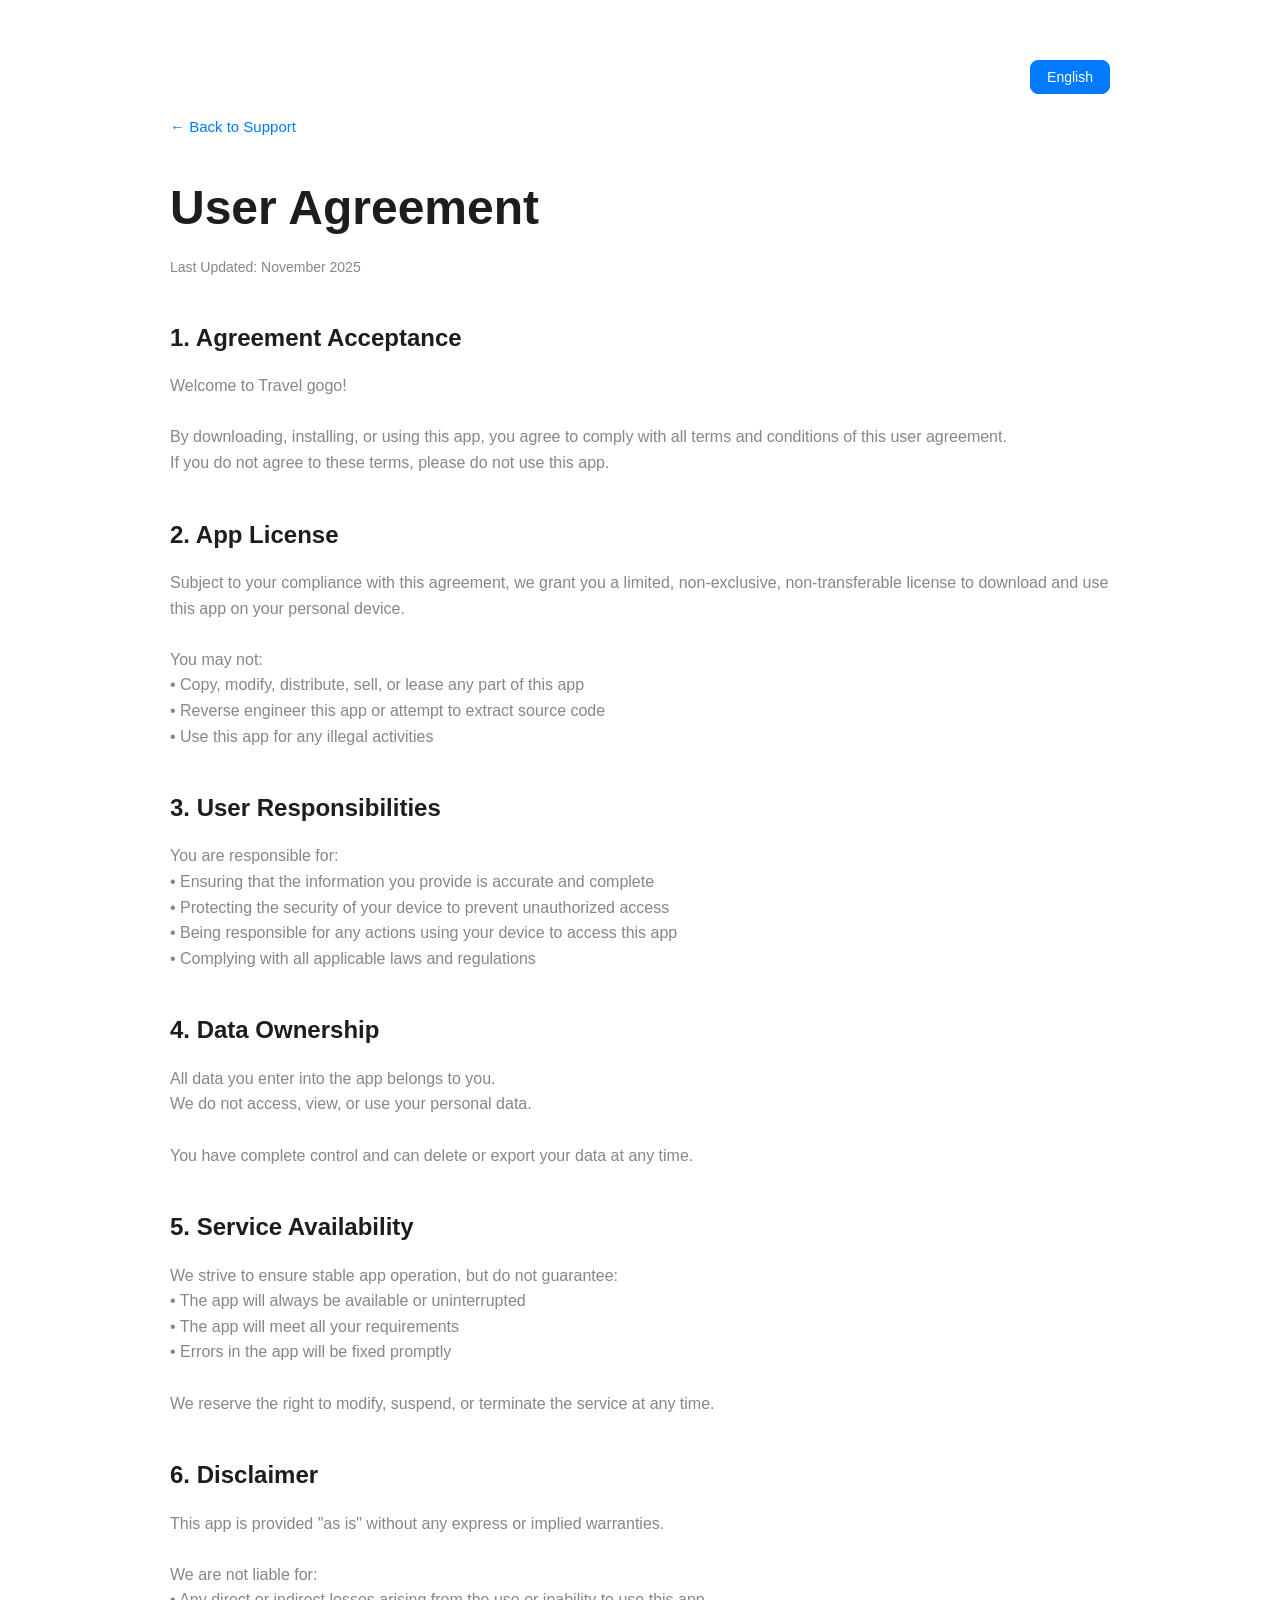
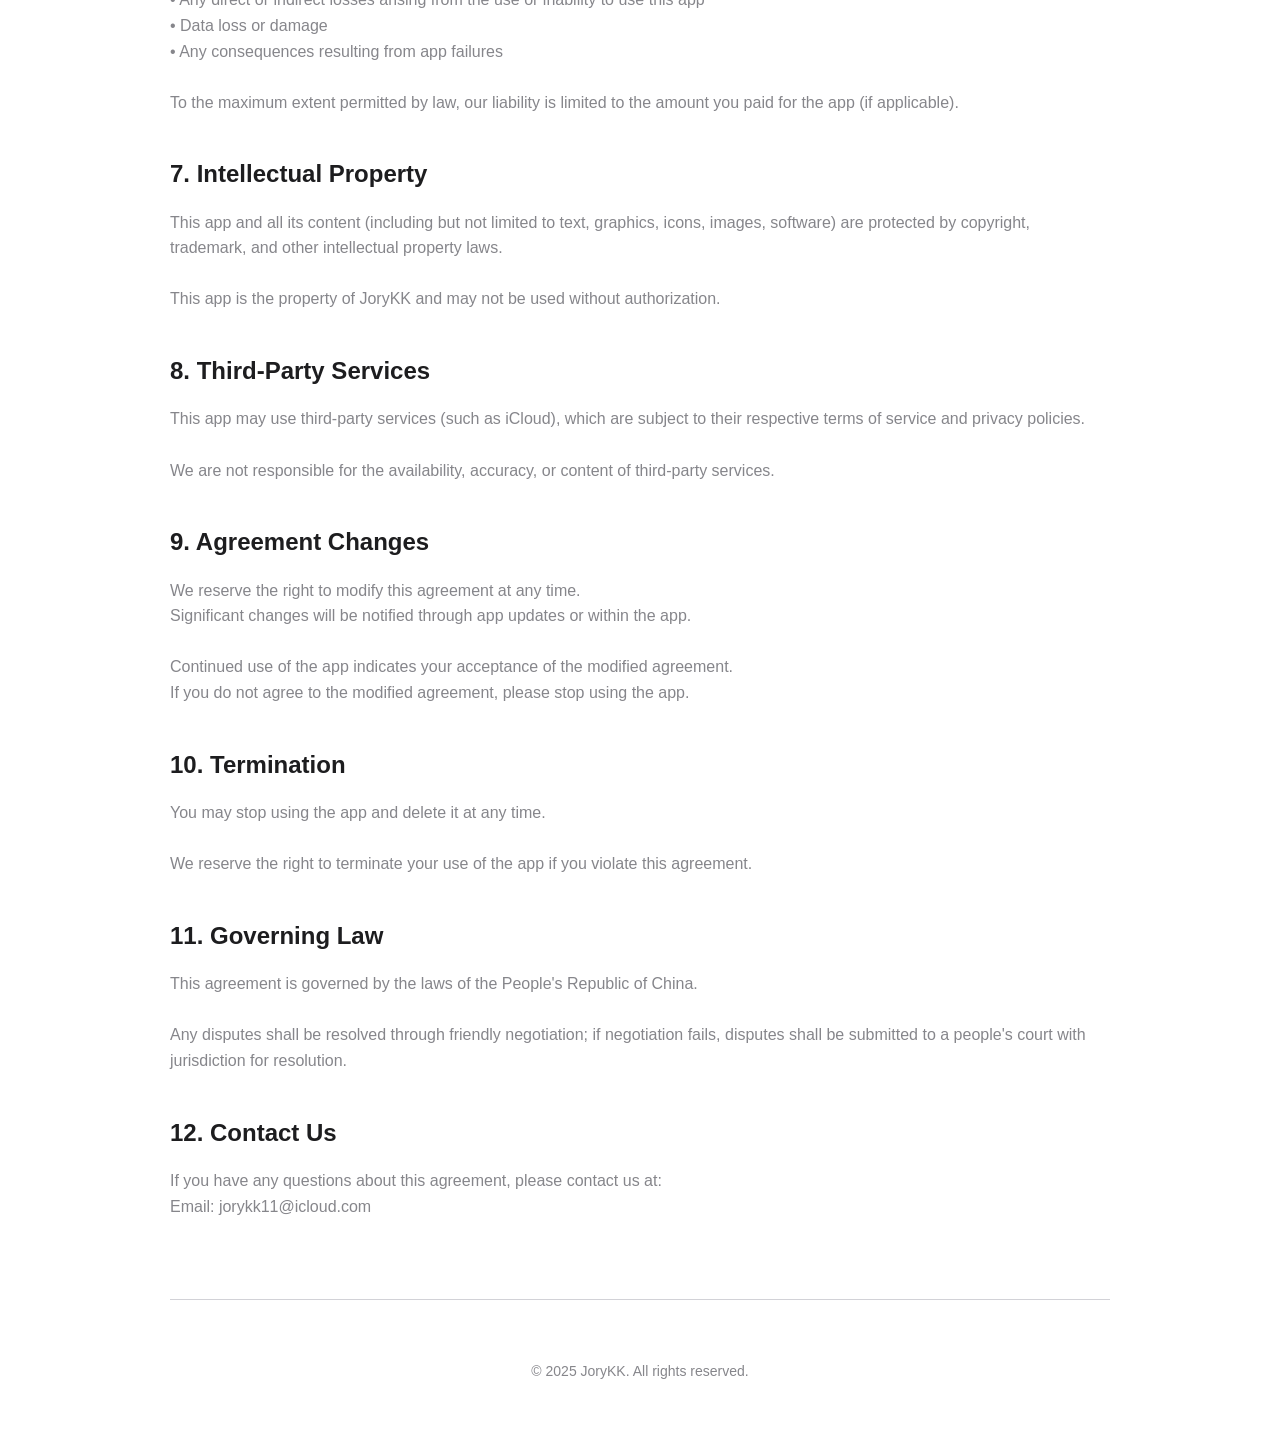
==== agreement.html @ 4ab28dc5 "Add files via upload" ====
<!DOCTYPE html>
<html lang="en">
<head>
    <meta charset="UTF-8">
    <meta name="viewport" content="width=device-width, initial-scale=1.0">
    <meta name="description" content="Travel gogo User Agreement">
    <title>User Agreement - Travel gogo</title>
    <link rel="icon" href="app-logo.png">
    <style>
        * {
            margin: 0;
            padding: 0;
            box-sizing: border-box;
        }

        :root {
            --primary-color: #007AFF;
            --text-primary: #1D1D1F;
            --text-secondary: #86868B;
            --bg-color: #FFFFFF;
            --bg-secondary: #F5F5F7;
            --border-color: #D2D2D7;
        }

        @media (prefers-color-scheme: dark) {
            :root {
                --text-primary: #F5F5F7;
                --text-secondary: #86868B;
                --bg-color: #1D1D1F;
                --bg-secondary: #2C2C2E;
                --border-color: #38383A;
            }
        }

        body {
            font-family: -apple-system, BlinkMacSystemFont, "Segoe UI", Roboto, "Helvetica Neue", Arial, sans-serif;
            line-height: 1.6;
            color: var(--text-primary);
            background-color: var(--bg-color);
        }

        .container {
            max-width: 980px;
            margin: 0 auto;
            padding: 60px 20px;
        }

        .lang-switcher {
            text-align: right;
            margin-bottom: 20px;
        }

        .lang-switcher button {
            background: var(--bg-secondary);
            border: 1px solid var(--border-color);
            color: var(--text-primary);
            padding: 8px 16px;
            border-radius: 8px;
            cursor: pointer;
            font-size: 14px;
            margin-left: 8px;
            transition: all 0.2s ease;
        }

        .lang-switcher button:hover {
            background: var(--primary-color);
            color: white;
            border-color: var(--primary-color);
        }

        .lang-switcher button.active {
            background: var(--primary-color);
            color: white;
            border-color: var(--primary-color);
        }

        .back-link {
            margin-bottom: 30px;
        }

        .back-link a {
            color: var(--primary-color);
            text-decoration: none;
            font-size: 15px;
        }

        .back-link a:hover {
            text-decoration: underline;
        }

        h1 {
            font-size: 48px;
            font-weight: 600;
            margin-bottom: 10px;
        }

        .last-updated {
            color: var(--text-secondary);
            font-size: 14px;
            margin-bottom: 40px;
        }

        .section {
            margin-bottom: 40px;
        }

        .section h2 {
            font-size: 24px;
            font-weight: 600;
            margin-bottom: 16px;
            color: var(--text-primary);
        }

        .section p {
            color: var(--text-secondary);
            margin-bottom: 16px;
            white-space: pre-line;
        }

        footer {
            text-align: center;
            padding-top: 60px;
            margin-top: 80px;
            border-top: 1px solid var(--border-color);
            color: var(--text-secondary);
            font-size: 14px;
        }

        [data-lang="zh"] {
            display: none;
        }

        html[lang="zh-CN"] [data-lang="zh"] {
            display: block;
        }

        html[lang="zh-CN"] [data-lang="en"] {
            display: none;
        }
    </style>
</head>
<body>
    <div class="container">
        <div class="lang-switcher">
            <button onclick="switchLang('en')" class="lang-btn active" data-lang="en">English</button>
            <button onclick="switchLang('zh')" class="lang-btn" data-lang="zh">中文</button>
        </div>

        <div class="back-link">
            <a href="support.html" data-lang="en">← Back to Support</a>
            <a href="support.html" data-lang="zh">← 返回支持页面</a>
        </div>

        <h1 data-lang="en">User Agreement</h1>
        <h1 data-lang="zh">用户协议</h1>
        
        <p class="last-updated" data-lang="en">Last Updated: November 2025</p>
        <p class="last-updated" data-lang="zh">最后更新日期：2025年11月</p>

        <div class="section">
            <h2 data-lang="en">1. Agreement Acceptance</h2>
            <h2 data-lang="zh">1. 协议接受</h2>
            <p data-lang="en">Welcome to Travel gogo!

By downloading, installing, or using this app, you agree to comply with all terms and conditions of this user agreement.
If you do not agree to these terms, please do not use this app.</p>
            <p data-lang="zh">欢迎使用 Travel gogo！

通过下载、安装或使用本应用，您同意遵守本用户协议的所有条款和条件。
如果您不同意这些条款，请不要使用本应用。</p>
        </div>

        <div class="section">
            <h2 data-lang="en">2. App License</h2>
            <h2 data-lang="zh">2. 应用许可</h2>
            <p data-lang="en">Subject to your compliance with this agreement, we grant you a limited, non-exclusive, non-transferable license to download and use this app on your personal device.

You may not:
• Copy, modify, distribute, sell, or lease any part of this app
• Reverse engineer this app or attempt to extract source code
• Use this app for any illegal activities</p>
            <p data-lang="zh">在遵守本协议的前提下，我们授予您有限的、非独占的、不可转让的许可，以在您的个人设备上下载和使用本应用。

您不得：
• 复制、修改、分发、出售或租赁本应用的任何部分
• 对本应用进行反向工程或尝试提取源代码
• 使用本应用从事任何非法活动</p>
        </div>

        <div class="section">
            <h2 data-lang="en">3. User Responsibilities</h2>
            <h2 data-lang="zh">3. 用户责任</h2>
            <p data-lang="en">You are responsible for:
• Ensuring that the information you provide is accurate and complete
• Protecting the security of your device to prevent unauthorized access
• Being responsible for any actions using your device to access this app
• Complying with all applicable laws and regulations</p>
            <p data-lang="zh">您有责任：
• 确保您提供的信息准确、完整
• 保护您的设备安全，防止未经授权的访问
• 对使用您的设备访问本应用的任何行为负责
• 遵守所有适用的法律法规</p>
        </div>

        <div class="section">
            <h2 data-lang="en">4. Data Ownership</h2>
            <h2 data-lang="zh">4. 数据所有权</h2>
            <p data-lang="en">All data you enter into the app belongs to you.
We do not access, view, or use your personal data.

You have complete control and can delete or export your data at any time.</p>
            <p data-lang="zh">您输入到应用中的所有数据归您所有。
我们不会访问、查看或使用您的个人数据。

您拥有完全控制权，可以随时删除或导出您的数据。</p>
        </div>

        <div class="section">
            <h2 data-lang="en">5. Service Availability</h2>
            <h2 data-lang="zh">5. 服务可用性</h2>
            <p data-lang="en">We strive to ensure stable app operation, but do not guarantee:
• The app will always be available or uninterrupted
• The app will meet all your requirements
• Errors in the app will be fixed promptly

We reserve the right to modify, suspend, or terminate the service at any time.</p>
            <p data-lang="zh">我们努力确保应用稳定运行，但不保证：
• 应用将始终可用或不受中断
• 应用将满足您的所有要求
• 应用中的错误将得到及时修复

我们保留随时修改、暂停或终止服务的权利。</p>
        </div>

        <div class="section">
            <h2 data-lang="en">6. Disclaimer</h2>
            <h2 data-lang="zh">6. 免责声明</h2>
            <p data-lang="en">This app is provided "as is" without any express or implied warranties.

We are not liable for:
• Any direct or indirect losses arising from the use or inability to use this app
• Data loss or damage
• Any consequences resulting from app failures

To the maximum extent permitted by law, our liability is limited to the amount you paid for the app (if applicable).</p>
            <p data-lang="zh">本应用按"原样"提供，不提供任何明示或暗示的保证。

我们不对以下情况承担责任：
• 因使用或无法使用本应用而产生的任何直接或间接损失
• 数据丢失或损坏
• 因应用故障导致的任何后果

在法律允许的最大范围内，我们的责任仅限于您为应用支付的金额（如果适用）。</p>
        </div>

        <div class="section">
            <h2 data-lang="en">7. Intellectual Property</h2>
            <h2 data-lang="zh">7. 知识产权</h2>
            <p data-lang="en">This app and all its content (including but not limited to text, graphics, icons, images, software) are protected by copyright, trademark, and other intellectual property laws.

This app is the property of JoryKK and may not be used without authorization.</p>
            <p data-lang="zh">本应用及其所有内容（包括但不限于文本、图形、图标、图像、软件）均受版权、商标和其他知识产权法律保护。

本应用是 JoryKK 的财产，未经授权不得使用。</p>
        </div>

        <div class="section">
            <h2 data-lang="en">8. Third-Party Services</h2>
            <h2 data-lang="zh">8. 第三方服务</h2>
            <p data-lang="en">This app may use third-party services (such as iCloud), which are subject to their respective terms of service and privacy policies.

We are not responsible for the availability, accuracy, or content of third-party services.</p>
            <p data-lang="zh">本应用可能使用第三方服务（如 iCloud），这些服务受其各自的服务条款和隐私政策约束。

我们对第三方服务的可用性、准确性或内容不承担任何责任。</p>
        </div>

        <div class="section">
            <h2 data-lang="en">9. Agreement Changes</h2>
            <h2 data-lang="zh">9. 协议变更</h2>
            <p data-lang="en">We reserve the right to modify this agreement at any time.
Significant changes will be notified through app updates or within the app.

Continued use of the app indicates your acceptance of the modified agreement.
If you do not agree to the modified agreement, please stop using the app.</p>
            <p data-lang="zh">我们保留随时修改本协议的权利。
重大变更将通过应用更新或在应用内通知您。

继续使用应用即表示您接受修改后的协议。
如果您不同意修改后的协议，请停止使用应用。</p>
        </div>

        <div class="section">
            <h2 data-lang="en">10. Termination</h2>
            <h2 data-lang="zh">10. 终止</h2>
            <p data-lang="en">You may stop using the app and delete it at any time.

We reserve the right to terminate your use of the app if you violate this agreement.</p>
            <p data-lang="zh">您可以随时停止使用应用并删除应用。

我们保留在您违反本协议时终止您使用应用的权利。</p>
        </div>

        <div class="section">
            <h2 data-lang="en">11. Governing Law</h2>
            <h2 data-lang="zh">11. 适用法律</h2>
            <p data-lang="en">This agreement is governed by the laws of the People's Republic of China.

Any disputes shall be resolved through friendly negotiation; if negotiation fails, disputes shall be submitted to a people's court with jurisdiction for resolution.</p>
            <p data-lang="zh">本协议受中华人民共和国法律管辖。

任何争议应通过友好协商解决；协商不成的，应提交至有管辖权的人民法院解决。</p>
        </div>

        <div class="section">
            <h2 data-lang="en">12. Contact Us</h2>
            <h2 data-lang="zh">12. 联系我们</h2>
            <p data-lang="en">If you have any questions about this agreement, please contact us at:
Email: jorykk11@icloud.com</p>
            <p data-lang="zh">如果您对本协议有任何疑问，请通过以下方式联系我们：
邮箱：jorykk11@icloud.com</p>
        </div>

        <footer>
            <p data-lang="en">© 2025 JoryKK. All rights reserved.</p>
            <p data-lang="zh">© 2025 JoryKK. 保留所有权利。</p>
        </footer>
    </div>

    <script>
        function detectLanguage() {
            const browserLang = navigator.language || navigator.userLanguage;
            if (browserLang.startsWith('zh')) {
                return 'zh';
            }
            return 'en';
        }

        function initLanguage() {
            const savedLang = localStorage.getItem('preferredLang') || detectLanguage();
            switchLang(savedLang);
        }

        function switchLang(lang) {
            document.documentElement.lang = lang === 'zh' ? 'zh-CN' : 'en';
            
            document.querySelectorAll('.lang-btn').forEach(btn => {
                btn.classList.remove('active');
            });
            document.querySelector(`.lang-btn[data-lang="${lang}"]`).classList.add('active');
            
            localStorage.setItem('preferredLang', lang);
            
            document.querySelectorAll('[data-lang]').forEach(el => {
                if (el.classList.contains('lang-btn')) return;
                if (el.getAttribute('data-lang') === lang) {
                    el.style.display = '';
                } else {
                    el.style.display = 'none';
                }
            });
        }

        initLanguage();
    </script>
</body>
</html>
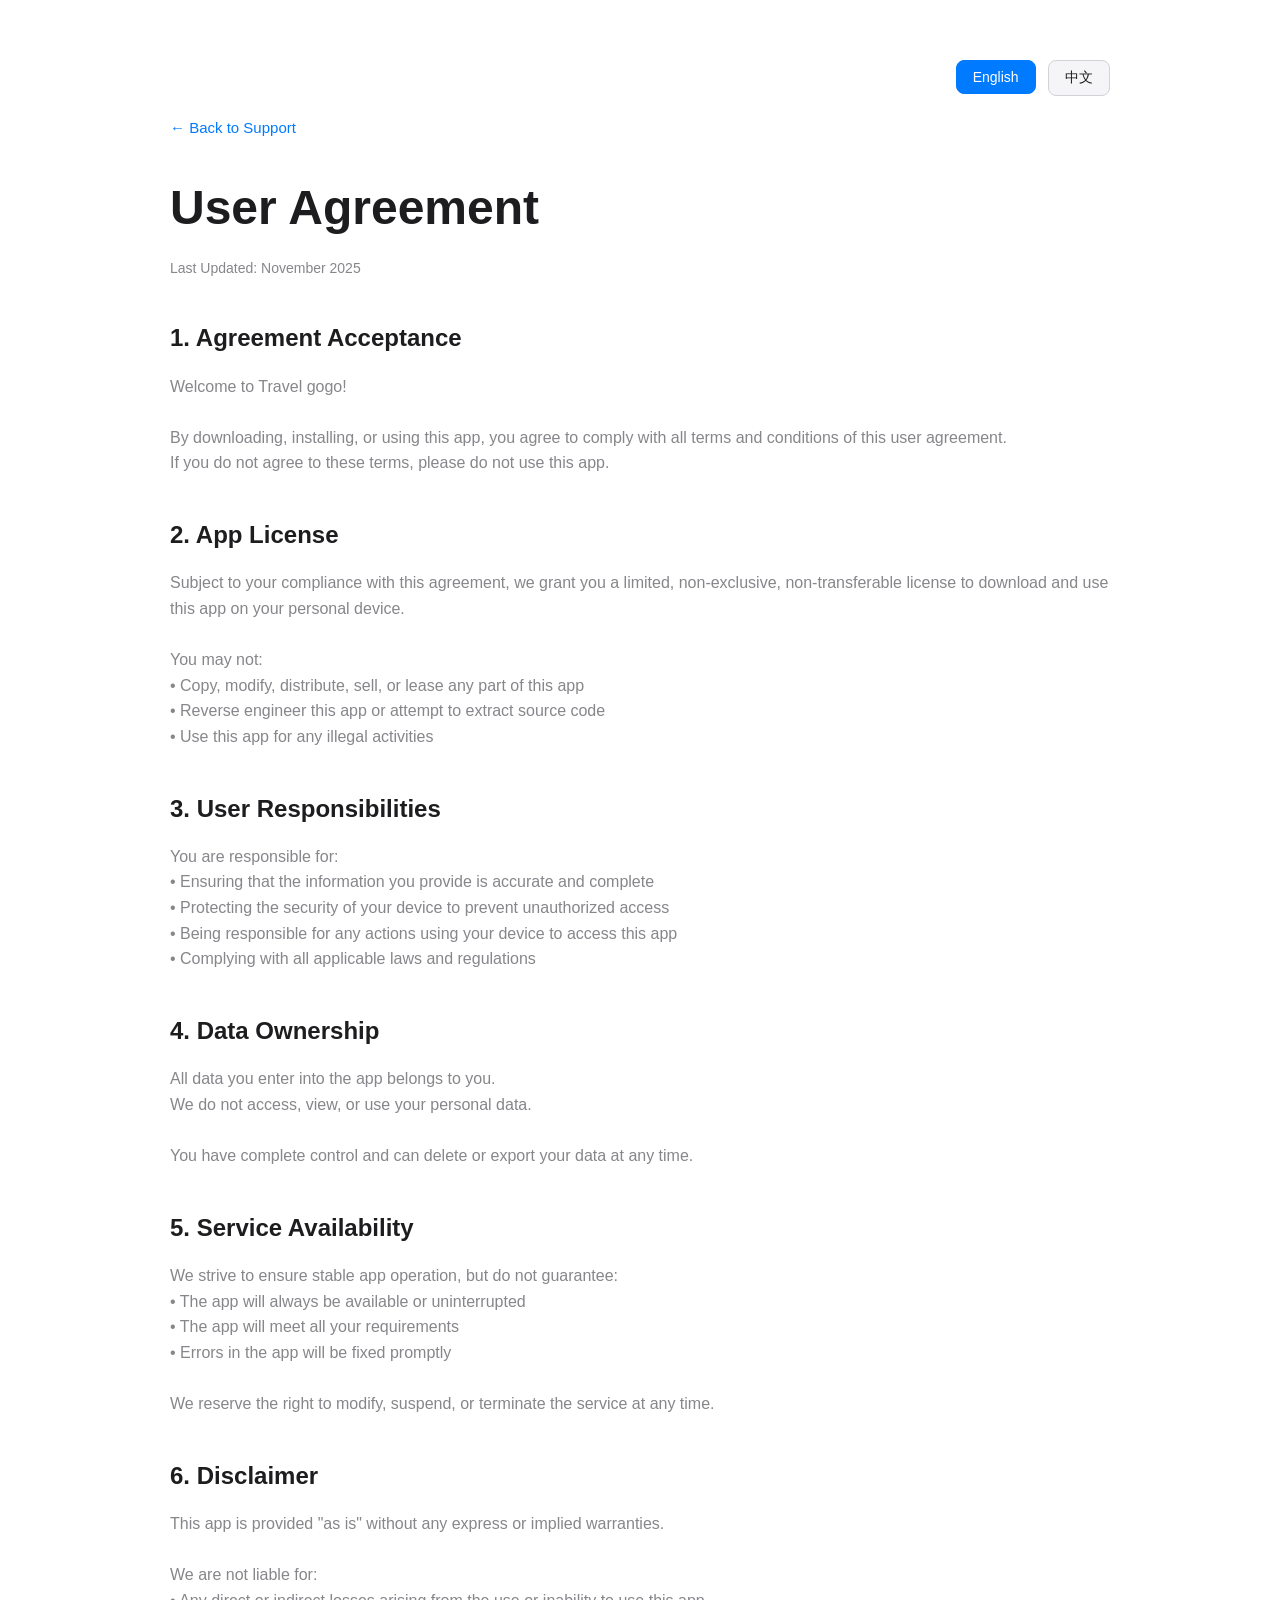
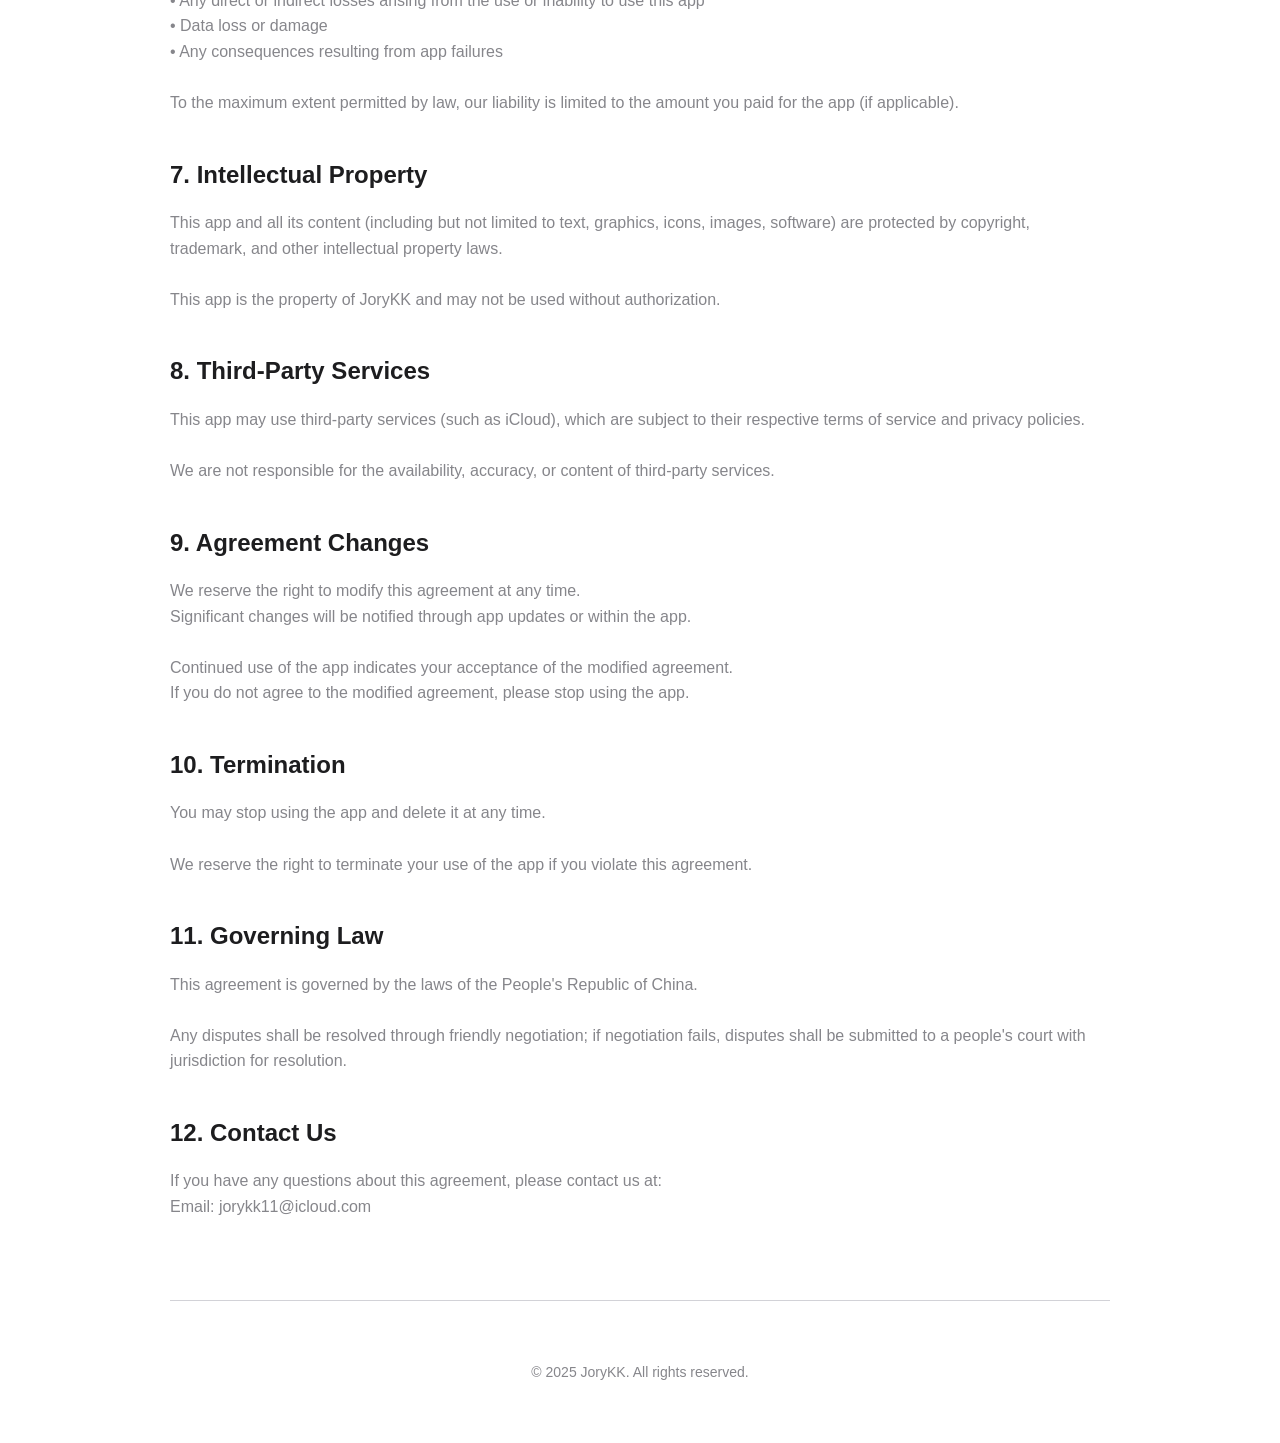
==== commit 14f995d4: "Add files via upload" ====
--- a/agreement.html
+++ b/agreement.html
@@ -126,17 +126,7 @@
             font-size: 14px;
         }
 
-        [data-lang="zh"] {
-            display: none;
-        }
-
-        html[lang="zh-CN"] [data-lang="zh"] {
-            display: block;
-        }
-
-        html[lang="zh-CN"] [data-lang="en"] {
-            display: none;
-        }
+        /* 语言切换由 JavaScript 控制，不在这里设置默认样式 */
     </style>
 </head>
 <body>
@@ -338,6 +328,11 @@
 
         function initLanguage() {
             const savedLang = localStorage.getItem('preferredLang') || detectLanguage();
+            // 先隐藏所有语言内容，然后显示选中的语言
+            document.querySelectorAll('[data-lang]').forEach(el => {
+                if (el.classList.contains('lang-btn')) return;
+                el.style.display = 'none';
+            });
             switchLang(savedLang);
         }
 
@@ -347,21 +342,37 @@
             document.querySelectorAll('.lang-btn').forEach(btn => {
                 btn.classList.remove('active');
             });
-            document.querySelector(`.lang-btn[data-lang="${lang}"]`).classList.add('active');
+            const activeBtn = document.querySelector(`.lang-btn[data-lang="${lang}"]`);
+            if (activeBtn) {
+                activeBtn.classList.add('active');
+            }
             
             localStorage.setItem('preferredLang', lang);
             
             document.querySelectorAll('[data-lang]').forEach(el => {
                 if (el.classList.contains('lang-btn')) return;
-                if (el.getAttribute('data-lang') === lang) {
-                    el.style.display = '';
+                
+                const elementLang = el.getAttribute('data-lang');
+                if (elementLang === lang) {
+                    const tagName = el.tagName;
+                    if (tagName === 'SPAN') {
+                        el.style.display = 'inline';
+                    } else if (tagName === 'A') {
+                        el.style.display = 'block';
+                    } else {
+                        el.style.display = 'block';
+                    }
                 } else {
                     el.style.display = 'none';
                 }
             });
         }
 
-        initLanguage();
+        if (document.readyState === 'loading') {
+            document.addEventListener('DOMContentLoaded', initLanguage);
+        } else {
+            initLanguage();
+        }
     </script>
 </body>
 </html>
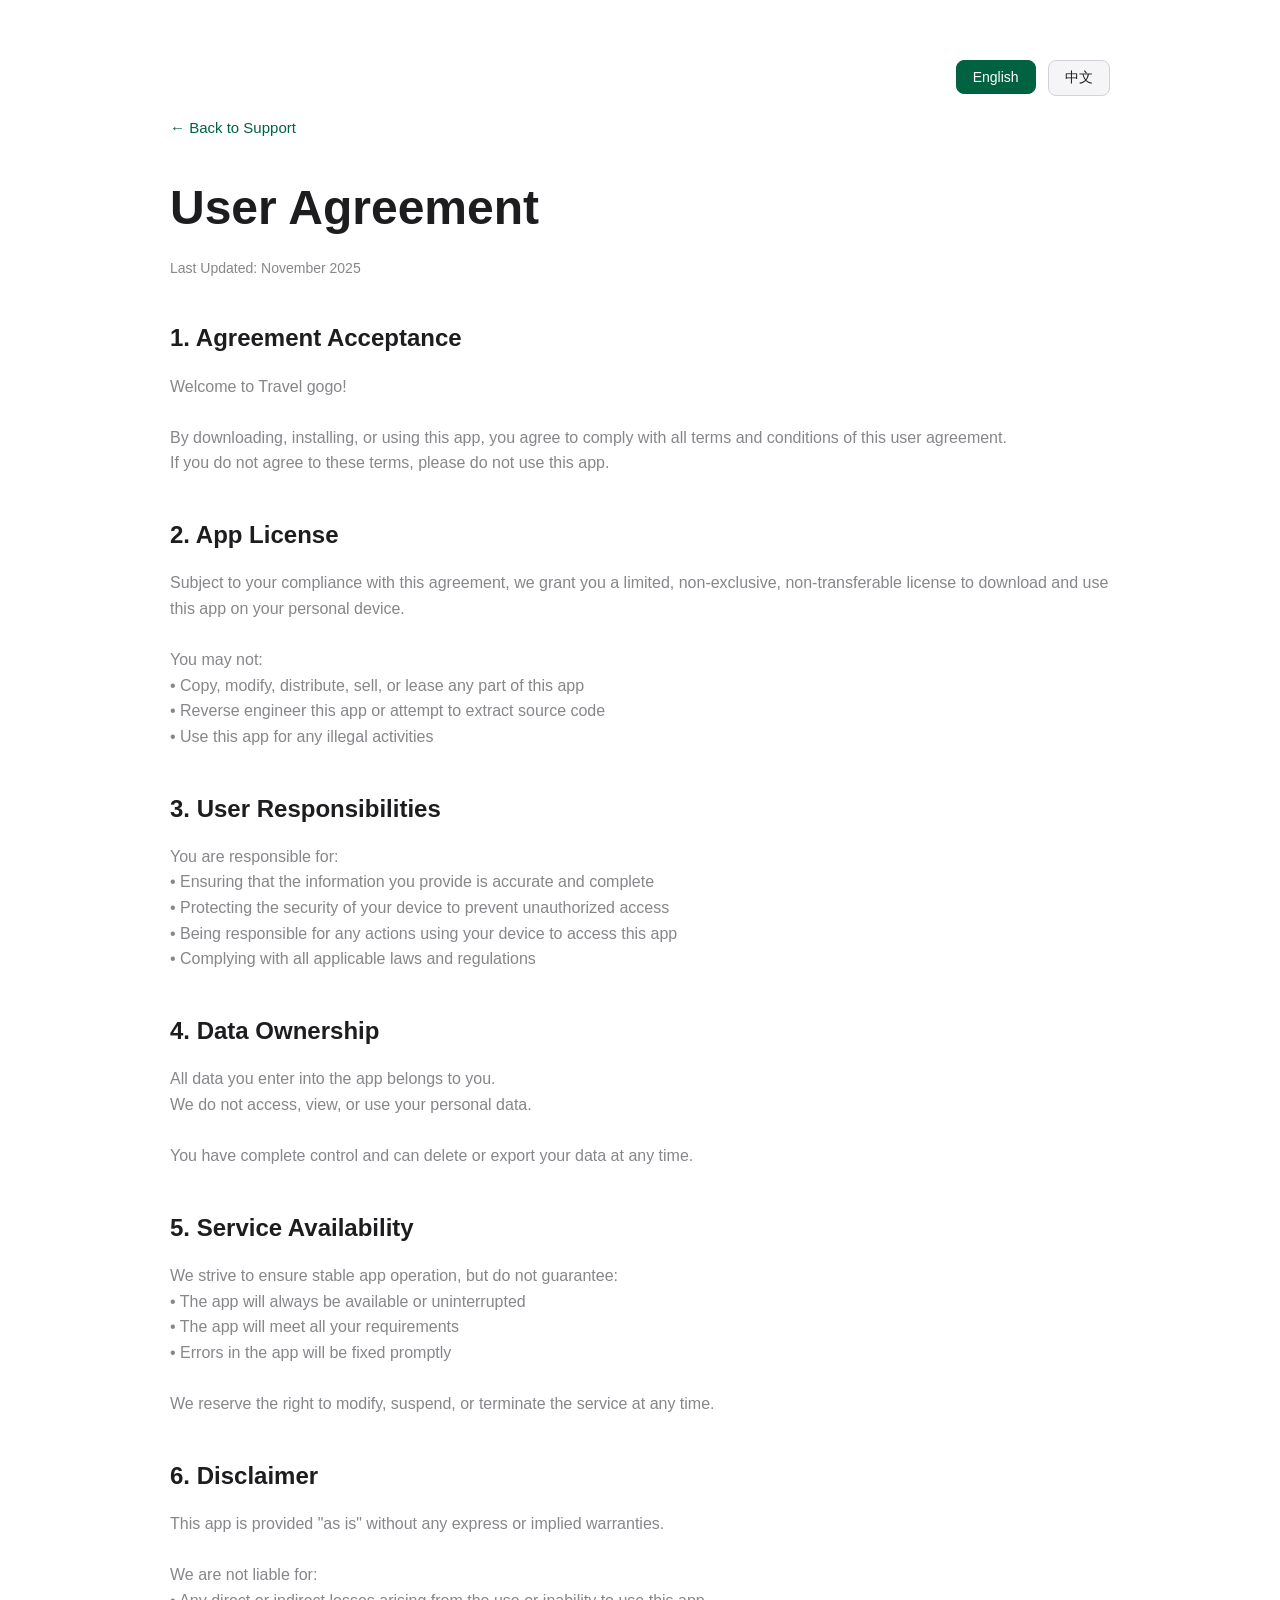
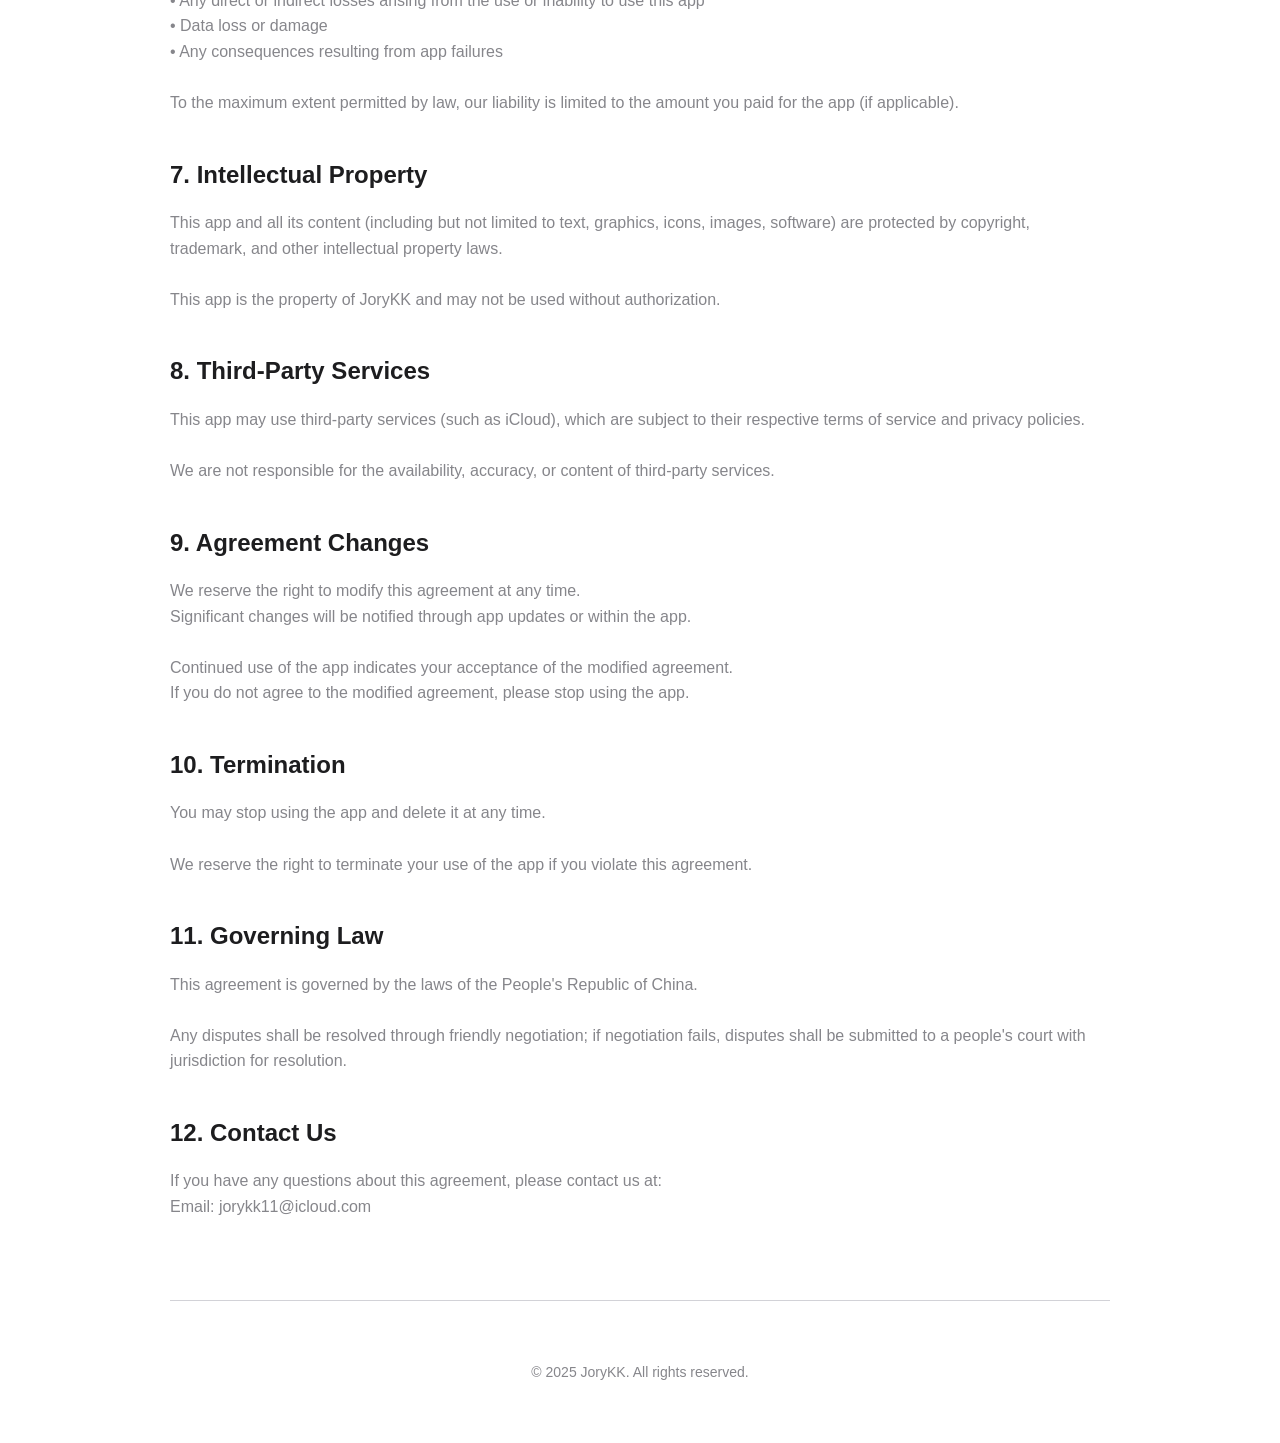
==== commit 83dd0e56: "Add files via upload" ====
--- a/agreement.html
+++ b/agreement.html
@@ -14,7 +14,8 @@
         }
 
         :root {
-            --primary-color: #007AFF;
+            --primary-color: #006241;
+            --secondary-color: #00864F;
             --text-primary: #1D1D1F;
             --text-secondary: #86868B;
             --bg-color: #FFFFFF;
@@ -24,6 +25,8 @@
 
         @media (prefers-color-scheme: dark) {
             :root {
+                --primary-color: #00864F;
+                --secondary-color: #006241;
                 --text-primary: #F5F5F7;
                 --text-secondary: #86868B;
                 --bg-color: #1D1D1F;
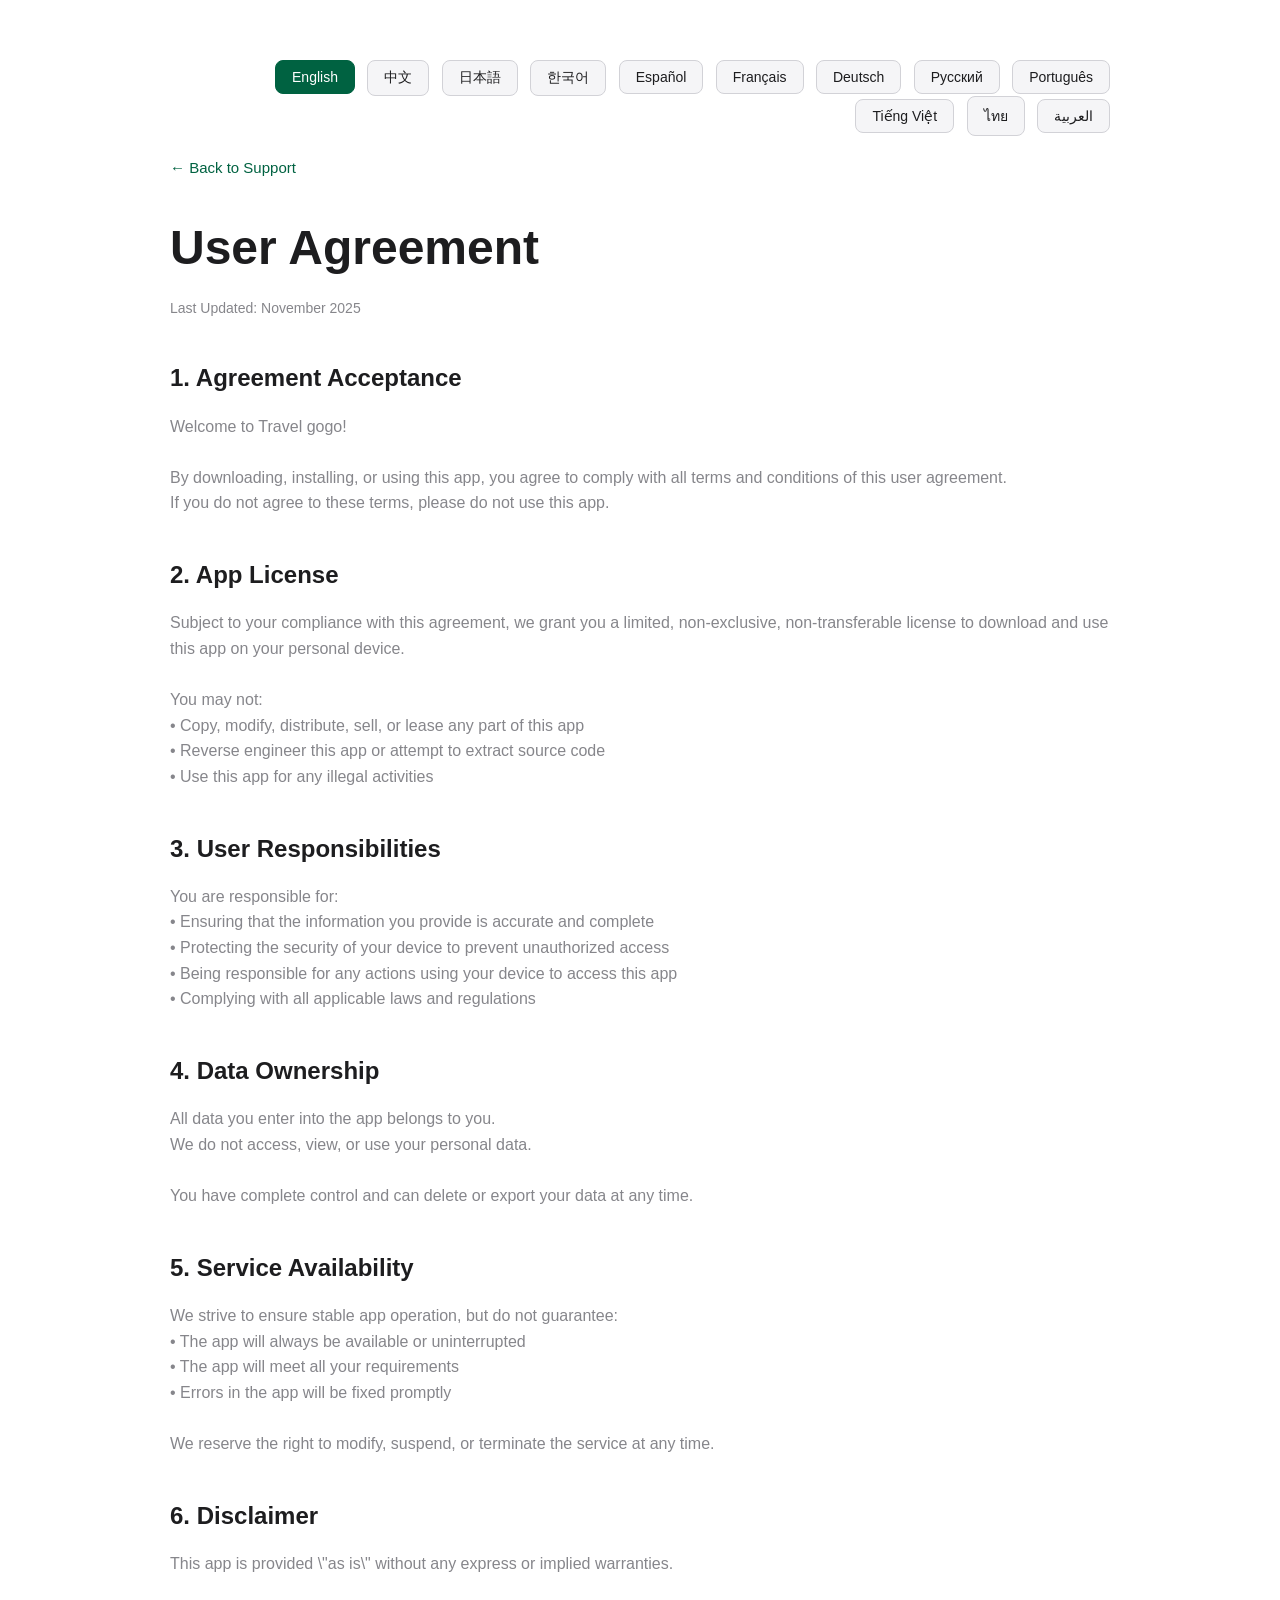
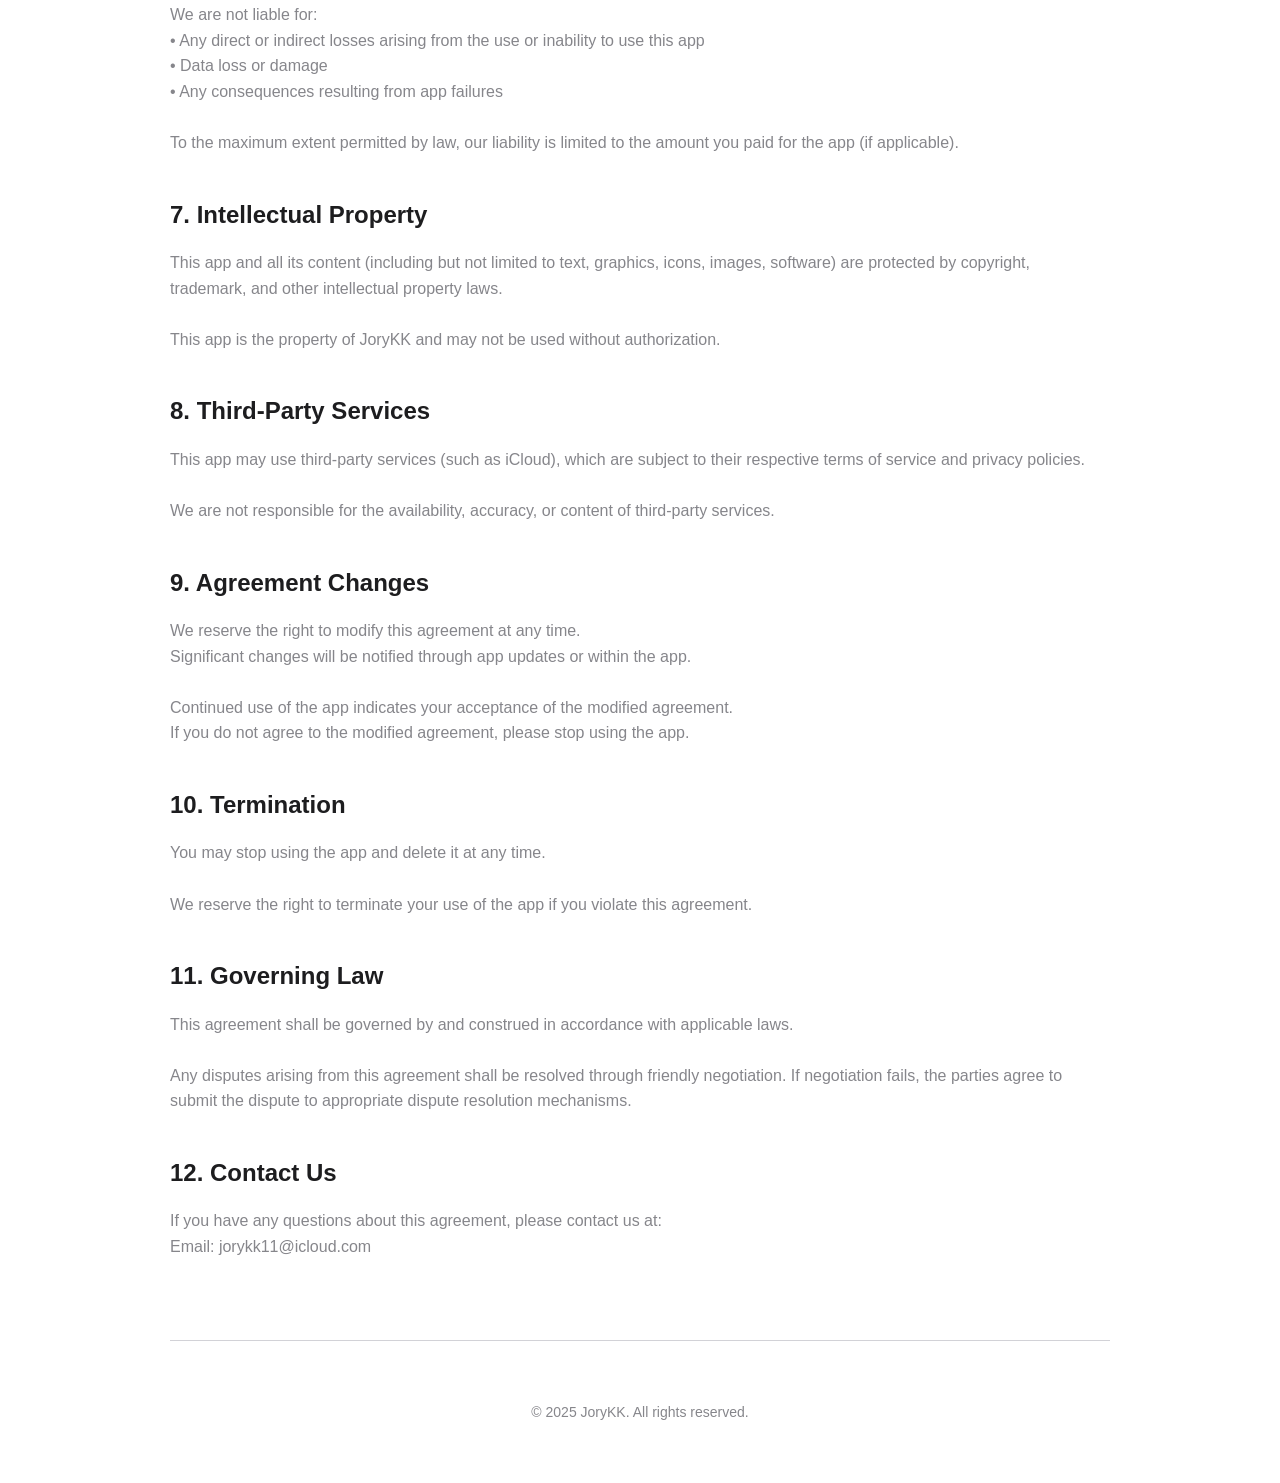
==== commit ce8e0719: "Add files via upload" ====
--- a/agreement.html
+++ b/agreement.html
@@ -137,22 +137,72 @@
         <div class="lang-switcher">
             <button onclick="switchLang('en')" class="lang-btn active" data-lang="en">English</button>
             <button onclick="switchLang('zh')" class="lang-btn" data-lang="zh">中文</button>
+            <button onclick="switchLang('ja')" class="lang-btn" data-lang="ja">日本語</button>
+            <button onclick="switchLang('ko')" class="lang-btn" data-lang="ko">한국어</button>
+            <button onclick="switchLang('es')" class="lang-btn" data-lang="es">Español</button>
+            <button onclick="switchLang('fr')" class="lang-btn" data-lang="fr">Français</button>
+            <button onclick="switchLang('de')" class="lang-btn" data-lang="de">Deutsch</button>
+            <button onclick="switchLang('ru')" class="lang-btn" data-lang="ru">Русский</button>
+            <button onclick="switchLang('pt')" class="lang-btn" data-lang="pt">Português</button>
+            <button onclick="switchLang('vi')" class="lang-btn" data-lang="vi">Tiếng Việt</button>
+            <button onclick="switchLang('th')" class="lang-btn" data-lang="th">ไทย</button>
+            <button onclick="switchLang('ar')" class="lang-btn" data-lang="ar">العربية</button>
         </div>
 
         <div class="back-link">
             <a href="support.html" data-lang="en">← Back to Support</a>
             <a href="support.html" data-lang="zh">← 返回支持页面</a>
+            <a href="support.html" data-lang="ja">← サポートに戻る</a>
+            <a href="support.html" data-lang="ko">← 지원으로 돌아가기</a>
+            <a href="support.html" data-lang="es">← Volver al Soporte</a>
+            <a href="support.html" data-lang="fr">← Retour au Support</a>
+            <a href="support.html" data-lang="de">← Zurück zur Unterstützung</a>
+            <a href="support.html" data-lang="ru">← Вернуться к поддержке</a>
+            <a href="support.html" data-lang="pt">← Voltar ao Suporte</a>
+            <a href="support.html" data-lang="vi">← Quay lại Hỗ trợ</a>
+            <a href="support.html" data-lang="th">← กลับไปยังการสนับสนุน</a>
+            <a href="support.html" data-lang="ar">← العودة إلى الدعم</a>
         </div>
 
         <h1 data-lang="en">User Agreement</h1>
         <h1 data-lang="zh">用户协议</h1>
+        <h1 data-lang="ja">利用規約</h1>
+        <h1 data-lang="ko">이용약관</h1>
+        <h1 data-lang="es">Acuerdo de Usuario</h1>
+        <h1 data-lang="fr">Accord Utilisateur</h1>
+        <h1 data-lang="de">Nutzungsvereinbarung</h1>
+        <h1 data-lang="ru">Пользовательское Соглашение</h1>
+        <h1 data-lang="pt">Contrato do Usuário</h1>
+        <h1 data-lang="vi">Thỏa Thuận Người Dùng</h1>
+        <h1 data-lang="th">ข้อตกลงผู้ใช้</h1>
+        <h1 data-lang="ar">اتفاقية المستخدم</h1>
         
         <p class="last-updated" data-lang="en">Last Updated: November 2025</p>
         <p class="last-updated" data-lang="zh">最后更新日期：2025年11月</p>
-
-        <div class="section">
+        <p class="last-updated" data-lang="ja">最終更新日：2025年11月</p>
+        <p class="last-updated" data-lang="ko">최종 업데이트: 2025년 11월</p>
+        <p class="last-updated" data-lang="es">Última actualización: Noviembre 2025</p>
+        <p class="last-updated" data-lang="fr">Dernière mise à jour : Novembre 2025</p>
+        <p class="last-updated" data-lang="de">Zuletzt aktualisiert: November 2025</p>
+        <p class="last-updated" data-lang="ru">Последнее обновление: Ноябрь 2025</p>
+        <p class="last-updated" data-lang="pt">Última atualização: Novembro 2025</p>
+        <p class="last-updated" data-lang="vi">Cập nhật lần cuối: Tháng 11 năm 2025</p>
+        <p class="last-updated" data-lang="th">อัปเดตล่าสุด: พฤศจิกายน 2025</p>
+        <p class="last-updated" data-lang="ar">آخر تحديث: نوفمبر 2025</p>
+
+                <div class="section">
             <h2 data-lang="en">1. Agreement Acceptance</h2>
             <h2 data-lang="zh">1. 协议接受</h2>
+            <h2 data-lang="ja">1. 規約の受諾</h2>
+            <h2 data-lang="ko">1. 약관 동의</h2>
+            <h2 data-lang="es">1. Aceptación del Acuerdo</h2>
+            <h2 data-lang="fr">1. Acceptation de l'Accord</h2>
+            <h2 data-lang="de">1. Vereinbarungsannahme</h2>
+            <h2 data-lang="ru">1. Принятие Соглашения</h2>
+            <h2 data-lang="pt">1. Aceitação do Contrato</h2>
+            <h2 data-lang="vi">1. Chấp Nhận Thỏa Thuận</h2>
+            <h2 data-lang="th">1. การยอมรับข้อตกลง</h2>
+            <h2 data-lang="ar">1. قبول الاتفاقية</h2>
             <p data-lang="en">Welcome to Travel gogo!
 
 By downloading, installing, or using this app, you agree to comply with all terms and conditions of this user agreement.
@@ -161,11 +211,61 @@
 
 通过下载、安装或使用本应用，您同意遵守本用户协议的所有条款和条件。
 如果您不同意这些条款，请不要使用本应用。</p>
+            <p data-lang="ja">Travel gogoへようこそ！
+
+このアプリをダウンロード、インストール、または使用することにより、本利用規約のすべての条項と条件に従うことに同意したものとみなされます。
+これらの条件に同意しない場合は、このアプリを使用しないでください。</p>
+            <p data-lang="ko">Travel gogo에 오신 것을 환영합니다!
+
+이 앱을 다운로드, 설치 또는 사용함으로써 본 이용약관의 모든 조항 및 조건을 준수하는 데 동의한 것으로 간주됩니다.
+이러한 조건에 동의하지 않는 경우 이 앱을 사용하지 마세요.</p>
+            <p data-lang="es">¡Bienvenido a Travel gogo!
+
+Al descargar, instalar o usar esta aplicación, acepta cumplir con todos los términos y condiciones de este acuerdo de usuario.
+Si no está de acuerdo con estos términos, no use esta aplicación.</p>
+            <p data-lang="fr">Bienvenue sur Travel gogo !
+
+En téléchargeant, installant ou utilisant cette application, vous acceptez de respecter tous les termes et conditions de cet accord utilisateur.
+Si vous n'acceptez pas ces termes, veuillez ne pas utiliser cette application.</p>
+            <p data-lang="de">Willkommen bei Travel gogo!
+
+Durch das Herunterladen, Installieren oder Verwenden dieser App stimmen Sie zu, alle Bedingungen dieser Nutzungsvereinbarung einzuhalten.
+Wenn Sie diesen Bedingungen nicht zustimmen, verwenden Sie diese App bitte nicht.</p>
+            <p data-lang="ru">Добро пожаловать в Travel gogo!
+
+Загружая, устанавливая или используя это приложение, вы соглашаетесь соблюдать все условия этого пользовательского соглашения.
+Если вы не согласны с этими условиями, пожалуйста, не используйте это приложение.</p>
+            <p data-lang="pt">Bem-vindo ao Travel gogo!
+
+Ao baixar, instalar ou usar este aplicativo, você concorda em cumprir todos os termos e condições deste contrato do usuário.
+Se você não concordar com estes termos, por favor não use este aplicativo.</p>
+            <p data-lang="vi">Chào mừng đến với Travel gogo!
+
+Bằng cách tải xuống, cài đặt hoặc sử dụng ứng dụng này, bạn đồng ý tuân thủ tất cả các điều khoản và điều kiện của thỏa thuận người dùng này.
+Nếu bạn không đồng ý với các điều khoản này, vui lòng không sử dụng ứng dụng này.</p>
+            <p data-lang="th">ยินดีต้อนรับสู่ Travel gogo!
+
+โดยการดาวน์โหลด ติดตั้ง หรือใช้แอปนี้ คุณตกลงที่จะปฏิบัติตามเงื่อนไขทั้งหมดของข้อตกลงผู้ใช้นี้
+หากคุณไม่เห็นด้วยกับเงื่อนไขเหล่านี้ กรุณาอย่าใช้แอปนี้</p>
+            <p data-lang="ar">مرحباً بك في Travel gogo!
+
+عن طريق تنزيل أو تثبيت أو استخدام هذا التطبيق، فإنك توافق على الامتثال لجميع شروط وأحكام اتفاقية المستخدم هذه.
+إذا كنت لا توافق على هذه الشروط، يرجى عدم استخدام هذا التطبيق.</p>
         </div>
 
         <div class="section">
             <h2 data-lang="en">2. App License</h2>
             <h2 data-lang="zh">2. 应用许可</h2>
+            <h2 data-lang="ja">2. アプリのライセンス</h2>
+            <h2 data-lang="ko">2. 앱 라이선스</h2>
+            <h2 data-lang="es">2. Licencia de la Aplicación</h2>
+            <h2 data-lang="fr">2. Licence de l'Application</h2>
+            <h2 data-lang="de">2. App-Lizenz</h2>
+            <h2 data-lang="ru">2. Лицензия Приложения</h2>
+            <h2 data-lang="pt">2. Licença do Aplicativo</h2>
+            <h2 data-lang="vi">2. Giấy Phép Ứng Dụng</h2>
+            <h2 data-lang="th">2. ใบอนุญาตแอป</h2>
+            <h2 data-lang="ar">2. ترخيص التطبيق</h2>
             <p data-lang="en">Subject to your compliance with this agreement, we grant you a limited, non-exclusive, non-transferable license to download and use this app on your personal device.
 
 You may not:
@@ -178,11 +278,81 @@
 • 复制、修改、分发、出售或租赁本应用的任何部分
 • 对本应用进行反向工程或尝试提取源代码
 • 使用本应用从事任何非法活动</p>
+            <p data-lang="ja">本規約への遵守を条件として、個人デバイスでこのアプリをダウンロードおよび使用するための、限定的、非独占的、譲渡不能のライセンスを付与します。
+
+以下の行為は禁止されています：
+• このアプリの一部を複製、変更、配布、販売、またはリースする
+• このアプリをリバースエンジニアリングしたり、ソースコードを抽出しようとする
+• このアプリを違法な活動に使用する</p>
+            <p data-lang="ko">본 약관 준수를 조건으로 귀하의 개인 기기에서 이 앱을 다운로드하고 사용할 수 있는 제한적이고 비독점적이며 양도 불가능한 라이선스를 부여합니다.
+
+다음은 금지됩니다:
+• 이 앱의 일부를 복사, 수정, 배포, 판매 또는 임대
+• 이 앱을 리버스 엔지니어링하거나 소스 코드를 추출하려는 시도
+• 이 앱을 불법 활동에 사용</p>
+            <p data-lang="es">Sujeto a su cumplimiento de este acuerdo, le otorgamos una licencia limitada, no exclusiva e intransferible para descargar y usar esta aplicación en su dispositivo personal.
+
+No puede:
+• Copiar, modificar, distribuir, vender o alquilar ninguna parte de esta aplicación
+• Realizar ingeniería inversa de esta aplicación o intentar extraer el código fuente
+• Usar esta aplicación para actividades ilegales</p>
+            <p data-lang="fr">Sous réserve de votre conformité à cet accord, nous vous accordons une licence limitée, non exclusive et non transférable pour télécharger et utiliser cette application sur votre appareil personnel.
+
+Vous ne pouvez pas :
+• Copier, modifier, distribuer, vendre ou louer une partie de cette application
+• Effectuer une ingénierie inverse de cette application ou tenter d'extraire le code source
+• Utiliser cette application pour des activités illégales</p>
+            <p data-lang="de">Vorbehaltlich Ihrer Einhaltung dieser Vereinbarung gewähren wir Ihnen eine eingeschränkte, nicht exklusive, nicht übertragbare Lizenz zum Herunterladen und Verwenden dieser App auf Ihrem persönlichen Gerät.
+
+Sie dürfen nicht:
+• Einen Teil dieser App kopieren, ändern, verteilen, verkaufen oder vermieten
+• Diese App rückentwickeln oder versuchen, den Quellcode zu extrahieren
+• Diese App für illegale Aktivitäten verwenden</p>
+            <p data-lang="ru">При условии соблюдения вами этого соглашения, мы предоставляем вам ограниченную, неисключительную и непередаваемую лицензию на загрузку и использование этого приложения на вашем личном устройстве.
+
+Вы не можете:
+• Копировать, изменять, распространять, продавать или сдавать в аренду любую часть этого приложения
+• Осуществлять обратную инженерию этого приложения или пытаться извлечь исходный код
+• Использовать это приложение для незаконных действий</p>
+            <p data-lang="pt">Sujeito ao seu cumprimento deste contrato, concedemos a você uma licença limitada, não exclusiva e intransferível para baixar e usar este aplicativo em seu dispositivo pessoal.
+
+Você não pode:
+• Copiar, modificar, distribuir, vender ou alugar qualquer parte deste aplicativo
+• Fazer engenharia reversa deste aplicativo ou tentar extrair o código-fonte
+• Usar este aplicativo para atividades ilegais</p>
+            <p data-lang="vi">Theo điều kiện bạn tuân thủ thỏa thuận này, chúng tôi cấp cho bạn giấy phép hạn chế, không độc quyền và không thể chuyển nhượng để tải xuống và sử dụng ứng dụng này trên thiết bị cá nhân của bạn.
+
+Bạn không được:
+• Sao chép, sửa đổi, phân phối, bán hoặc cho thuê bất kỳ phần nào của ứng dụng này
+• Thực hiện kỹ thuật đảo ngược ứng dụng này hoặc cố gắng trích xuất mã nguồn
+• Sử dụng ứng dụng này cho các hoạt động bất hợp pháp</p>
+            <p data-lang="th">ตามเงื่อนไขที่คุณปฏิบัติตามข้อตกลงนี้ เรามอบใบอนุญาตที่จำกัด ไม่เป็นเอกสิทธิ์ และไม่สามารถโอนได้ให้คุณเพื่อดาวน์โหลดและใช้แอปนี้ในอุปกรณ์ส่วนตัวของคุณ
+
+คุณไม่สามารถ:
+• คัดลอก แก้ไข แจกจ่าย ขาย หรือให้เช่าส่วนใดส่วนหนึ่งของแอปนี้
+• ย้อนวิศวกรรมแอปนี้หรือพยายามแยกโค้ดต้นฉบับ
+• ใช้แอปนี้เพื่อกิจกรรมที่ผิดกฎหมาย</p>
+            <p data-lang="ar">خاضعاً لامتثالك لهذه الاتفاقية، نمنحك ترخيصاً محدوداً وغير حصري وغير قابل للتحويل لتنزيل واستخدام هذا التطبيق على جهازك الشخصي.
+
+لا يجوز لك:
+• نسخ أو تعديل أو توزيع أو بيع أو تأجير أي جزء من هذا التطبيق
+• عكس هندسة هذا التطبيق أو محاولة استخراج الكود المصدري
+• استخدام هذا التطبيق لأي أنشطة غير قانونية</p>
         </div>
 
         <div class="section">
             <h2 data-lang="en">3. User Responsibilities</h2>
             <h2 data-lang="zh">3. 用户责任</h2>
+            <h2 data-lang="ja">3. ユーザーの責任</h2>
+            <h2 data-lang="ko">3. 사용자 책임</h2>
+            <h2 data-lang="es">3. Responsabilidades del Usuario</h2>
+            <h2 data-lang="fr">3. Responsabilités de l'Utilisateur</h2>
+            <h2 data-lang="de">3. Benutzerverantwortlichkeiten</h2>
+            <h2 data-lang="ru">3. Ответственность Пользователя</h2>
+            <h2 data-lang="pt">3. Responsabilidades do Usuário</h2>
+            <h2 data-lang="vi">3. Trách Nhiệm Của Người Dùng</h2>
+            <h2 data-lang="th">3. ความรับผิดชอบของผู้ใช้</h2>
+            <h2 data-lang="ar">3. مسؤوليات المستخدم</h2>
             <p data-lang="en">You are responsible for:
 • Ensuring that the information you provide is accurate and complete
 • Protecting the security of your device to prevent unauthorized access
@@ -193,11 +363,71 @@
 • 保护您的设备安全，防止未经授权的访问
 • 对使用您的设备访问本应用的任何行为负责
 • 遵守所有适用的法律法规</p>
+            <p data-lang="ja">あなたは以下について責任を負います：
+• 提供する情報が正確で完全であることを確認する
+• 不正アクセスを防ぐためにデバイスのセキュリティを保護する
+• デバイスを使用してこのアプリにアクセスするすべての行為について責任を負う
+• すべての適用可能な法律および規制に遵守する</p>
+            <p data-lang="ko">귀하는 다음에 대해 책임을 집니다:
+• 제공하는 정보가 정확하고 완전한지 확인
+• 무단 액세스를 방지하기 위해 기기의 보안 보호
+• 기기를 사용하여 이 앱에 액세스하는 모든 행동에 대한 책임
+• 모든 적용 가능한 법률 및 규정 준수</p>
+            <p data-lang="es">Usted es responsable de:
+• Asegurarse de que la información que proporciona sea precisa y completa
+• Proteger la seguridad de su dispositivo para prevenir el acceso no autorizado
+• Ser responsable de cualquier acción usando su dispositivo para acceder a esta aplicación
+• Cumplir con todas las leyes y regulaciones aplicables</p>
+            <p data-lang="fr">Vous êtes responsable de :
+• Vous assurer que les informations que vous fournissez sont exactes et complètes
+• Protéger la sécurité de votre appareil pour empêcher l'accès non autorisé
+• Assumer la responsabilité de toute action utilisant votre appareil pour accéder à cette application
+• Respecter toutes les lois et réglementations applicables</p>
+            <p data-lang="de">Sie sind verantwortlich für:
+• Sicherstellen, dass die von Ihnen bereitgestellten Informationen genau und vollständig sind
+• Schutz der Sicherheit Ihres Geräts, um unbefugten Zugriff zu verhindern
+• Verantwortung für alle Handlungen, die mit Ihrem Gerät auf diese App zugreifen
+• Einhaltung aller geltenden Gesetze und Vorschriften</p>
+            <p data-lang="ru">Вы несете ответственность за:
+• Обеспечение того, чтобы предоставляемая вами информация была точной и полной
+• Защиту безопасности вашего устройства для предотвращения несанкционированного доступа
+• Ответственность за любые действия с использованием вашего устройства для доступа к этому приложению
+• Соблюдение всех применимых законов и нормативных актов</p>
+            <p data-lang="pt">Você é responsável por:
+• Garantir que as informações que você fornece sejam precisas e completas
+• Proteger a segurança do seu dispositivo para prevenir acesso não autorizado
+• Ser responsável por quaisquer ações usando seu dispositivo para acessar este aplicativo
+• Cumprir todas as leis e regulamentações aplicáveis</p>
+            <p data-lang="vi">Bạn chịu trách nhiệm:
+• Đảm bảo thông tin bạn cung cấp chính xác và đầy đủ
+• Bảo vệ bảo mật thiết bị của bạn để ngăn chặn truy cập trái phép
+• Chịu trách nhiệm về mọi hành động sử dụng thiết bị của bạn để truy cập ứng dụng này
+• Tuân thủ tất cả các luật và quy định áp dụng</p>
+            <p data-lang="th">คุณรับผิดชอบ:
+• รับรองว่าข้อมูลที่คุณให้มีความถูกต้องและครบถ้วน
+• ป้องกันความปลอดภัยของอุปกรณ์ของคุณเพื่อป้องกันการเข้าถึงโดยไม่ได้รับอนุญาต
+• รับผิดชอบต่อการกระทำใดๆ ที่ใช้อุปกรณ์ของคุณเพื่อเข้าถึงแอปนี้
+• ปฏิบัติตามกฎหมายและข้อบังคับที่ใช้บังคับทั้งหมด</p>
+            <p data-lang="ar">أنت مسؤول عن:
+• ضمان أن المعلومات التي تقدمها دقيقة وكاملة
+• حماية أمان جهازك لمنع الوصول غير المصرح به
+• المسؤولية عن أي إجراءات باستخدام جهازك للوصول إلى هذا التطبيق
+• الامتثال لجميع القوانين واللوائح المعمول بها</p>
         </div>
 
         <div class="section">
             <h2 data-lang="en">4. Data Ownership</h2>
             <h2 data-lang="zh">4. 数据所有权</h2>
+            <h2 data-lang="ja">4. データの所有権</h2>
+            <h2 data-lang="ko">4. 데이터 소유권</h2>
+            <h2 data-lang="es">4. Propiedad de Datos</h2>
+            <h2 data-lang="fr">4. Propriété des Données</h2>
+            <h2 data-lang="de">4. Datenbesitz</h2>
+            <h2 data-lang="ru">4. Право Собственности на Данные</h2>
+            <h2 data-lang="pt">4. Propriedade dos Dados</h2>
+            <h2 data-lang="vi">4. Sở Hữu Dữ Liệu</h2>
+            <h2 data-lang="th">4. สิทธิ์ในข้อมูล</h2>
+            <h2 data-lang="ar">4. ملكية البيانات</h2>
             <p data-lang="en">All data you enter into the app belongs to you.
 We do not access, view, or use your personal data.
 
@@ -206,11 +436,61 @@
 我们不会访问、查看或使用您的个人数据。
 
 您拥有完全控制权，可以随时删除或导出您的数据。</p>
+            <p data-lang="ja">アプリに入力したすべてのデータは、あなたの所有物です。
+私たちは、あなたの個人データにアクセス、閲覧、または使用することはありません。
+
+あなたは完全なコントロールを持ち、いつでもデータを削除またはエクスポートできます。</p>
+            <p data-lang="ko">앱에 입력한 모든 데이터는 귀하의 소유입니다.
+우리는 귀하의 개인 데이터에 액세스, 보기 또는 사용하지 않습니다.
+
+귀하는 완전한 제어권을 가지며 언제든지 데이터를 삭제하거나 내보낼 수 있습니다.</p>
+            <p data-lang="es">Todos los datos que ingresa en la aplicación le pertenecen.
+No accedemos, vemos o usamos sus datos personales.
+
+Tiene control completo y puede eliminar o exportar sus datos en cualquier momento.</p>
+            <p data-lang="fr">Toutes les données que vous saisissez dans l'application vous appartiennent.
+Nous n'accédons pas, ne visualisons pas et n'utilisons pas vos données personnelles.
+
+Vous avez un contrôle total et pouvez supprimer ou exporter vos données à tout moment.</p>
+            <p data-lang="de">Alle Daten, die Sie in die App eingeben, gehören Ihnen.
+Wir greifen nicht auf Ihre persönlichen Daten zu, sehen sie nicht an oder verwenden sie.
+
+Sie haben vollständige Kontrolle und können Ihre Daten jederzeit löschen oder exportieren.</p>
+            <p data-lang="ru">Все данные, которые вы вводите в приложение, принадлежат вам.
+Мы не получаем доступ, не просматриваем и не используем ваши личные данные.
+
+У вас есть полный контроль, и вы можете удалить или экспортировать свои данные в любое время.</p>
+            <p data-lang="pt">Todos os dados que você insere no aplicativo pertencem a você.
+Não acessamos, visualizamos ou usamos seus dados pessoais.
+
+Você tem controle total e pode excluir ou exportar seus dados a qualquer momento.</p>
+            <p data-lang="vi">Tất cả dữ liệu bạn nhập vào ứng dụng thuộc về bạn.
+Chúng tôi không truy cập, xem hoặc sử dụng dữ liệu cá nhân của bạn.
+
+Bạn có toàn quyền kiểm soát và có thể xóa hoặc xuất dữ liệu của bạn bất cứ lúc nào.</p>
+            <p data-lang="th">ข้อมูลทั้งหมดที่คุณป้อนในแอปเป็นของคุณ
+เราไม่เข้าถึง ดู หรือใช้ข้อมูลส่วนบุคคลของคุณ
+
+คุณมีการควบคุมอย่างสมบูรณ์และสามารถลบหรือส่งออกข้อมูลของคุณได้ตลอดเวลา</p>
+            <p data-lang="ar">جميع البيانات التي تدخلها في التطبيق ملك لك.
+لا نصل إلى بياناتك الشخصية أو نعرضها أو نستخدمها.
+
+لديك سيطرة كاملة ويمكنك حذف أو تصدير بياناتك في أي وقت.</p>
         </div>
 
         <div class="section">
             <h2 data-lang="en">5. Service Availability</h2>
             <h2 data-lang="zh">5. 服务可用性</h2>
+            <h2 data-lang="ja">5. サービスの可用性</h2>
+            <h2 data-lang="ko">5. 서비스 가용성</h2>
+            <h2 data-lang="es">5. Disponibilidad del Servicio</h2>
+            <h2 data-lang="fr">5. Disponibilité du Service</h2>
+            <h2 data-lang="de">5. Serviceverfügbarkeit</h2>
+            <h2 data-lang="ru">5. Доступность Сервиса</h2>
+            <h2 data-lang="pt">5. Disponibilidade do Serviço</h2>
+            <h2 data-lang="vi">5. Khả Năng Sẵn Có Của Dịch Vụ</h2>
+            <h2 data-lang="th">5. ความพร้อมใช้งานของบริการ</h2>
+            <h2 data-lang="ar">5. توفر الخدمة</h2>
             <p data-lang="en">We strive to ensure stable app operation, but do not guarantee:
 • The app will always be available or uninterrupted
 • The app will meet all your requirements
@@ -223,12 +503,82 @@
 • 应用中的错误将得到及时修复
 
 我们保留随时修改、暂停或终止服务的权利。</p>
+            <p data-lang="ja">私たちは安定したアプリの動作を確保するよう努めますが、以下を保証するものではありません：
+• アプリが常に利用可能である、または中断されないこと
+• アプリがすべての要件を満たすこと
+• アプリのエラーが迅速に修正されること
+
+私たちは、いつでもサービスを変更、中断、または終了する権利を留保します。</p>
+            <p data-lang="ko">우리는 안정적인 앱 작동을 보장하기 위해 노력하지만 다음을 보장하지 않습니다:
+• 앱이 항상 사용 가능하거나 중단되지 않음
+• 앱이 모든 요구 사항을 충족함
+• 앱의 오류가 신속하게 수정됨
+
+우리는 언제든지 서비스를 수정, 중단 또는 종료할 권리를 보유합니다.</p>
+            <p data-lang="es">Nos esforzamos por garantizar el funcionamiento estable de la aplicación, pero no garantizamos:
+• Que la aplicación esté siempre disponible o sin interrupciones
+• Que la aplicación cumpla con todos sus requisitos
+• Que los errores de la aplicación se corrijan de inmediato
+
+Nos reservamos el derecho de modificar, suspender o terminar el servicio en cualquier momento.</p>
+            <p data-lang="fr">Nous nous efforçons d'assurer un fonctionnement stable de l'application, mais nous ne garantissons pas :
+• Que l'application sera toujours disponible ou sans interruption
+• Que l'application répondra à toutes vos exigences
+• Que les erreurs de l'application seront corrigées rapidement
+
+Nous nous réservons le droit de modifier, suspendre ou mettre fin au service à tout moment.</p>
+            <p data-lang="de">Wir bemühen uns, einen stabilen App-Betrieb zu gewährleisten, garantieren jedoch nicht:
+• Die App wird immer verfügbar oder unterbrechungsfrei sein
+• Die App wird allen Ihren Anforderungen entsprechen
+• Fehler in der App werden umgehend behoben
+
+Wir behalten uns das Recht vor, den Service jederzeit zu ändern, auszusetzen oder zu beenden.</p>
+            <p data-lang="ru">Мы стремимся обеспечить стабильную работу приложения, но не гарантируем:
+• Что приложение будет всегда доступно или без перерывов
+• Что приложение будет соответствовать всем вашим требованиям
+• Что ошибки в приложении будут немедленно исправлены
+
+Мы оставляем за собой право изменять, приостанавливать или прекращать сервис в любое время.</p>
+            <p data-lang="pt">Nos esforçamos para garantir a operação estável do aplicativo, mas não garantimos:
+• Que o aplicativo estará sempre disponível ou sem interrupções
+• Que o aplicativo atenderá a todos os seus requisitos
+• Que os erros no aplicativo serão corrigidos prontamente
+
+Reservamos o direito de modificar, suspender ou encerrar o serviço a qualquer momento.</p>
+            <p data-lang="vi">Chúng tôi nỗ lực đảm bảo hoạt động ổn định của ứng dụng, nhưng không đảm bảo:
+• Ứng dụng sẽ luôn có sẵn hoặc không bị gián đoạn
+• Ứng dụng sẽ đáp ứng tất cả yêu cầu của bạn
+• Lỗi trong ứng dụng sẽ được sửa ngay lập tức
+
+Chúng tôi bảo lưu quyền sửa đổi, tạm ngưng hoặc chấm dứt dịch vụ bất cứ lúc nào.</p>
+            <p data-lang="th">เราพยายามให้แน่ใจว่าแอปทำงานได้อย่างเสถียร แต่เราไม่รับประกัน:
+• แอปจะพร้อมใช้งานอยู่เสมอหรือไม่มีการขัดจังหวะ
+• แอปจะตอบสนองความต้องการทั้งหมดของคุณ
+• ข้อผิดพลาดในแอปจะถูกแก้ไขทันที
+
+เราขอสงวนสิทธิ์ในการแก้ไข ระงับ หรือยุติบริการได้ตลอดเวลา</p>
+            <p data-lang="ar">نسعى لضمان تشغيل التطبيق بشكل مستقر، لكننا لا نضمن:
+• أن التطبيق سيكون متاحاً دائماً أو دون انقطاع
+• أن التطبيق سيلبي جميع متطلباتك
+• أن أخطاء التطبيق سيتم إصلاحها على الفور
+
+نحتفظ بالحق في تعديل أو تعليق أو إنهاء الخدمة في أي وقت.</p>
         </div>
 
         <div class="section">
             <h2 data-lang="en">6. Disclaimer</h2>
             <h2 data-lang="zh">6. 免责声明</h2>
-            <p data-lang="en">This app is provided "as is" without any express or implied warranties.
+            <h2 data-lang="ja">6. 免責事項</h2>
+            <h2 data-lang="ko">6. 면책 조항</h2>
+            <h2 data-lang="es">6. Renuncia de Responsabilidad</h2>
+            <h2 data-lang="fr">6. Avertissement</h2>
+            <h2 data-lang="de">6. Haftungsausschluss</h2>
+            <h2 data-lang="ru">6. Отказ от Ответственности</h2>
+            <h2 data-lang="pt">6. Isenção de Responsabilidade</h2>
+            <h2 data-lang="vi">6. Từ Chối Trách Nhiệm</h2>
+            <h2 data-lang="th">6. การปฏิเสธความรับผิดชอบ</h2>
+            <h2 data-lang="ar">6. إخلاء المسؤولية</h2>
+            <p data-lang="en">This app is provided \"as is\" without any express or implied warranties.
 
 We are not liable for:
 • Any direct or indirect losses arising from the use or inability to use this app
@@ -236,7 +586,7 @@
 • Any consequences resulting from app failures
 
 To the maximum extent permitted by law, our liability is limited to the amount you paid for the app (if applicable).</p>
-            <p data-lang="zh">本应用按"原样"提供，不提供任何明示或暗示的保证。
+            <p data-lang="zh">本应用按\"原样\"提供，不提供任何明示或暗示的保证。
 
 我们不对以下情况承担责任：
 • 因使用或无法使用本应用而产生的任何直接或间接损失
@@ -244,33 +594,203 @@
 • 因应用故障导致的任何后果
 
 在法律允许的最大范围内，我们的责任仅限于您为应用支付的金额（如果适用）。</p>
+            <p data-lang="ja">このアプリは「現状のまま」提供され、明示的または黙示的な保証は一切ありません。
+
+私たちは以下について責任を負いません：
+• このアプリの使用または使用不能から生じる直接的または間接的な損失
+• データの損失または損害
+• アプリの障害から生じる結果
+
+法律で許可される最大限において、私たちの責任は、あなたがアプリに支払った金額（該当する場合）に限定されます。</p>
+            <p data-lang="ko">이 앱은 \"있는 그대로\" 제공되며 명시적이거나 묵시적인 보증이 없습니다.
+
+우리는 다음에 대해 책임을 지지 않습니다:
+• 이 앱을 사용하거나 사용할 수 없어 발생하는 직접적이거나 간접적인 손실
+• 데이터 손실 또는 손상
+• 앱 오류로 인한 모든 결과
+
+법에서 허용하는 최대한도 내에서 우리의 책임은 귀하가 앱에 지불한 금액(해당하는 경우)으로 제한됩니다.</p>
+            <p data-lang="es">Esta aplicación se proporciona \"tal cual\" sin garantías expresas o implícitas.
+
+No somos responsables de:
+• Cualquier pérdida directa o indirecta derivada del uso o la incapacidad de usar esta aplicación
+• Pérdida o daño de datos
+• Cualquier consecuencia resultante de fallas de la aplicación
+
+En la máxima medida permitida por la ley, nuestra responsabilidad se limita al monto que pagó por la aplicación (si corresponde).</p>
+            <p data-lang="fr">Cette application est fournie \"telle quelle\" sans garanties expresses ou implicites.
+
+Nous ne sommes pas responsables de :
+• Toute perte directe ou indirecte résultant de l'utilisation ou de l'incapacité d'utiliser cette application
+• La perte ou les dommages aux données
+• Toute conséquence résultant de défaillances de l'application
+
+Dans la mesure maximale permise par la loi, notre responsabilité est limitée au montant que vous avez payé pour l'application (le cas échéant).</p>
+            <p data-lang="de">Diese App wird \"wie besehen\" ohne ausdrückliche oder stillschweigende Garantien bereitgestellt.
+
+Wir haften nicht für:
+• Direkte oder indirekte Verluste, die aus der Nutzung oder Unfähigkeit zur Nutzung dieser App entstehen
+• Datenverlust oder Schäden
+• Alle Folgen, die aus App-Fehlern resultieren
+
+Im maximal zulässigen Umfang ist unsere Haftung auf den Betrag begrenzt, den Sie für die App bezahlt haben (falls zutreffend).</p>
+            <p data-lang="ru">Это приложение предоставляется \"как есть\" без каких-либо явных или подразумеваемых гарантий.
+
+Мы не несем ответственности за:
+• Любые прямые или косвенные потери, возникающие в результате использования или невозможности использования этого приложения
+• Потерю или повреждение данных
+• Любые последствия, возникающие в результате сбоев приложения
+
+В максимальной степени, разрешенной законом, наша ответственность ограничена суммой, которую вы заплатили за приложение (если применимо).</p>
+            <p data-lang="pt">Este aplicativo é fornecido \"como está\" sem garantias expressas ou implícitas.
+
+Não somos responsáveis por:
+• Quaisquer perdas diretas ou indiretas decorrentes do uso ou incapacidade de usar este aplicativo
+• Perda ou dano de dados
+• Quaisquer consequências resultantes de falhas do aplicativo
+
+Na máxima extensão permitida por lei, nossa responsabilidade é limitada ao valor que você pagou pelo aplicativo (se aplicável).</p>
+            <p data-lang="vi">Ứng dụng này được cung cấp \"nguyên trạng\" mà không có bất kỳ bảo đảm nào, dù rõ ràng hay ngụ ý.
+
+Chúng tôi không chịu trách nhiệm về:
+• Bất kỳ tổn thất trực tiếp hoặc gián tiếp nào phát sinh từ việc sử dụng hoặc không thể sử dụng ứng dụng này
+• Mất mát hoặc hư hỏng dữ liệu
+• Bất kỳ hậu quả nào phát sinh từ lỗi ứng dụng
+
+Ở mức tối đa được phép bởi pháp luật, trách nhiệm của chúng tôi được giới hạn ở số tiền bạn đã trả cho ứng dụng (nếu có).</p>
+            <p data-lang="th">แอปนี้ให้บริการ \"ตามสภาพ\" โดยไม่มีคำรับประกันใดๆ ทั้งทางตรงหรือโดยนัย
+
+เราไม่รับผิดชอบต่อ:
+• การสูญเสียโดยตรงหรือโดยอ้อมใดๆ ที่เกิดจากการใช้หรือไม่สามารถใช้แอปนี้
+• การสูญหายหรือความเสียหายของข้อมูล
+• ผลที่ตามมาใดๆ ที่เกิดจากความล้มเหลวของแอป
+
+ในขอบเขตสูงสุดที่กฎหมายอนุญาต ความรับผิดชอบของเราจำกัดอยู่ที่จำนวนเงินที่คุณจ่ายสำหรับแอป (หากมี)</p>
+            <p data-lang="ar">يُقدم هذا التطبيق \"كما هو\" دون أي ضمانات صريحة أو ضمنية.
+
+نحن غير مسؤولين عن:
+• أي خسائر مباشرة أو غير مباشرة ناتجة عن استخدام أو عدم القدرة على استخدام هذا التطبيق
+• فقدان البيانات أو الضرر
+• أي عواقب ناتجة عن فشل التطبيق
+
+في أقصى حد يسمح به القانون، تقتصر مسؤوليتنا على المبلغ الذي دفعته مقابل التطبيق (إن وجد).</p>
         </div>
 
         <div class="section">
             <h2 data-lang="en">7. Intellectual Property</h2>
             <h2 data-lang="zh">7. 知识产权</h2>
+            <h2 data-lang="ja">7. 知的財産権</h2>
+            <h2 data-lang="ko">7. 지적 재산권</h2>
+            <h2 data-lang="es">7. Propiedad Intelectual</h2>
+            <h2 data-lang="fr">7. Propriété Intellectuelle</h2>
+            <h2 data-lang="de">7. Geistiges Eigentum</h2>
+            <h2 data-lang="ru">7. Интеллектуальная Собственность</h2>
+            <h2 data-lang="pt">7. Propriedade Intelectual</h2>
+            <h2 data-lang="vi">7. Sở Hữu Trí Tuệ</h2>
+            <h2 data-lang="th">7. ทรัพย์สินทางปัญญา</h2>
+            <h2 data-lang="ar">7. الملكية الفكرية</h2>
             <p data-lang="en">This app and all its content (including but not limited to text, graphics, icons, images, software) are protected by copyright, trademark, and other intellectual property laws.
 
 This app is the property of JoryKK and may not be used without authorization.</p>
             <p data-lang="zh">本应用及其所有内容（包括但不限于文本、图形、图标、图像、软件）均受版权、商标和其他知识产权法律保护。
 
 本应用是 JoryKK 的财产，未经授权不得使用。</p>
+            <p data-lang="ja">このアプリおよびそのすべてのコンテンツ（テキスト、グラフィックス、アイコン、画像、ソフトウェアなどに限定されません）は、著作権、商標、およびその他の知的財産法によって保護されています。
+
+このアプリはJoryKKの所有物であり、許可なく使用することはできません。</p>
+            <p data-lang="ko">이 앱과 모든 콘텐츠(텍스트, 그래픽, 아이콘, 이미지, 소프트웨어 등에 국한되지 않음)는 저작권, 상표권 및 기타 지적 재산권 법률에 의해 보호됩니다.
+
+이 앱은 JoryKK의 소유이며 허가 없이 사용할 수 없습니다.</p>
+            <p data-lang="es">Esta aplicación y todo su contenido (incluyendo pero no limitado a texto, gráficos, iconos, imágenes, software) están protegidos por leyes de derechos de autor, marcas comerciales y otras leyes de propiedad intelectual.
+
+Esta aplicación es propiedad de JoryKK y no puede ser usada sin autorización.</p>
+            <p data-lang="fr">Cette application et tout son contenu (y compris, mais sans s'y limiter, texte, graphiques, icônes, images, logiciels) sont protégés par les lois sur le droit d'auteur, les marques de commerce et d'autres lois sur la propriété intellectuelle.
+
+Cette application est la propriété de JoryKK et ne peut pas être utilisée sans autorisation.</p>
+            <p data-lang="de">Diese App und alle ihre Inhalte (einschließlich, aber nicht beschränkt auf Text, Grafiken, Symbole, Bilder, Software) sind durch Urheberrechts-, Marken- und andere Gesetze zum Schutz des geistigen Eigentums geschützt.
+
+Diese App ist Eigentum von JoryKK und darf nicht ohne Genehmigung verwendet werden.</p>
+            <p data-lang="ru">Это приложение и весь его контент (включая, но не ограничиваясь текстом, графикой, иконками, изображениями, программным обеспечением) защищены законами об авторском праве, товарных знаках и другими законами об интеллектуальной собственности.
+
+Это приложение является собственностью JoryKK и не может использоваться без разрешения.</p>
+            <p data-lang="pt">Este aplicativo e todo o seu conteúdo (incluindo, mas não limitado a texto, gráficos, ícones, imagens, software) são protegidos por leis de direitos autorais, marcas registradas e outras leis de propriedade intelectual.
+
+Este aplicativo é propriedade de JoryKK e não pode ser usado sem autorização.</p>
+            <p data-lang="vi">Ứng dụng này và tất cả nội dung của nó (bao gồm nhưng không giới hạn ở văn bản, đồ họa, biểu tượng, hình ảnh, phần mềm) được bảo vệ bởi luật bản quyền, nhãn hiệu và các luật sở hữu trí tuệ khác.
+
+Ứng dụng này là tài sản của JoryKK và không thể được sử dụng mà không có sự cho phép.</p>
+            <p data-lang="th">แอปนี้และเนื้อหาทั้งหมด (รวมแต่ไม่จำกัดเพียงข้อความ กราฟิก ไอคอน ภาพ ซอฟต์แวร์) อยู่ภายใต้การคุ้มครองของกฎหมายลิขสิทธิ์ เครื่องหมายการค้า และกฎหมายทรัพย์สินทางปัญญาอื่นๆ
+
+แอปนี้เป็นทรัพย์สินของ JoryKK และไม่สามารถใช้ได้โดยไม่ได้รับอนุญาต</p>
+            <p data-lang="ar">هذا التطبيق وجميع محتوياته (بما في ذلك على سبيل المثال لا الحصر النصوص والرسوم والرموز والصور والبرمجيات) محمية بموجب قوانين حقوق النشر والعلامات التجارية وقوانين الملكية الفكرية الأخرى.
+
+هذا التطبيق ملك لـ JoryKK ولا يجوز استخدامه دون إذن.</p>
         </div>
 
         <div class="section">
             <h2 data-lang="en">8. Third-Party Services</h2>
             <h2 data-lang="zh">8. 第三方服务</h2>
+            <h2 data-lang="ja">8. 第三者サービス</h2>
+            <h2 data-lang="ko">8. 제3자 서비스</h2>
+            <h2 data-lang="es">8. Servicios de Terceros</h2>
+            <h2 data-lang="fr">8. Services Tiers</h2>
+            <h2 data-lang="de">8. Drittanbieterservices</h2>
+            <h2 data-lang="ru">8. Сторонние Сервисы</h2>
+            <h2 data-lang="pt">8. Serviços de Terceiros</h2>
+            <h2 data-lang="vi">8. Dịch Vụ Bên Thứ Ba</h2>
+            <h2 data-lang="th">8. บริการของบุคคลที่สาม</h2>
+            <h2 data-lang="ar">8. خدمات الطرف الثالث</h2>
             <p data-lang="en">This app may use third-party services (such as iCloud), which are subject to their respective terms of service and privacy policies.
 
 We are not responsible for the availability, accuracy, or content of third-party services.</p>
             <p data-lang="zh">本应用可能使用第三方服务（如 iCloud），这些服务受其各自的服务条款和隐私政策约束。
 
 我们对第三方服务的可用性、准确性或内容不承担任何责任。</p>
+            <p data-lang="ja">このアプリは、iCloudなどの第三者サービスを使用する場合があります。これらはそれぞれの利用規約とプライバシーポリシーの対象となります。
+
+私たちは、第三者サービスの可用性、正確性、またはコンテンツについて責任を負いません。</p>
+            <p data-lang="ko">이 앱은 iCloud와 같은 제3자 서비스를 사용할 수 있으며, 이는 각각의 이용약관 및 개인정보 처리방침의 적용을 받습니다.
+
+우리는 제3자 서비스의 가용성, 정확성 또는 콘텐츠에 대해 책임을 지지 않습니다.</p>
+            <p data-lang="es">Esta aplicación puede usar servicios de terceros (como iCloud), que están sujetos a sus respectivos términos de servicio y políticas de privacidad.
+
+No somos responsables de la disponibilidad, precisión o contenido de los servicios de terceros.</p>
+            <p data-lang="fr">Cette application peut utiliser des services tiers (tels que iCloud), qui sont soumis à leurs propres conditions d'utilisation et politiques de confidentialité.
+
+Nous ne sommes pas responsables de la disponibilité, de l'exactitude ou du contenu des services tiers.</p>
+            <p data-lang="de">Diese App kann Drittanbieterservices (wie iCloud) verwenden, die ihren jeweiligen Nutzungsbedingungen und Datenschutzrichtlinien unterliegen.
+
+Wir sind nicht für die Verfügbarkeit, Genauigkeit oder den Inhalt von Drittanbieterservices verantwortlich.</p>
+            <p data-lang="ru">Это приложение может использовать сторонние сервисы (такие как iCloud), которые подпадают под их соответствующие условия использования и политики конфиденциальности.
+
+Мы не несем ответственности за доступность, точность или содержание сторонних сервисов.</p>
+            <p data-lang="pt">Este aplicativo pode usar serviços de terceiros (como iCloud), que estão sujeitos aos seus respectivos termos de serviço e políticas de privacidade.
+
+Não somos responsáveis pela disponibilidade, precisão ou conteúdo dos serviços de terceiros.</p>
+            <p data-lang="vi">Ứng dụng này có thể sử dụng dịch vụ bên thứ ba (như iCloud), chịu sự điều chỉnh bởi các điều khoản dịch vụ và chính sách bảo mật tương ứng của chúng.
+
+Chúng tôi không chịu trách nhiệm về khả năng sẵn có, độ chính xác hoặc nội dung của dịch vụ bên thứ ba.</p>
+            <p data-lang="th">แอปนี้อาจใช้บริการของบุคคลที่สาม (เช่น iCloud) ซึ่งอยู่ภายใต้ข้อกำหนดการใช้งานและนโยบายความเป็นส่วนตัวของแต่ละราย
+
+เราไม่รับผิดชอบต่อความพร้อมใช้งาน ความถูกต้อง หรือเนื้อหาของบริการของบุคคลที่สาม</p>
+            <p data-lang="ar">قد يستخدم هذا التطبيق خدمات أطراف ثالثة (مثل iCloud)، والتي تخضع لشروط الخدمة وسياسات الخصوصية الخاصة بها.
+
+لسنا مسؤولين عن توفر أو دقة أو محتوى خدمات الطرف الثالث.</p>
         </div>
 
         <div class="section">
             <h2 data-lang="en">9. Agreement Changes</h2>
             <h2 data-lang="zh">9. 协议变更</h2>
+            <h2 data-lang="ja">9. 規約の変更</h2>
+            <h2 data-lang="ko">9. 약관 변경</h2>
+            <h2 data-lang="es">9. Cambios en el Acuerdo</h2>
+            <h2 data-lang="fr">9. Modifications de l'Accord</h2>
+            <h2 data-lang="de">9. Vereinbarungsänderungen</h2>
+            <h2 data-lang="ru">9. Изменения в Соглашении</h2>
+            <h2 data-lang="pt">9. Alterações no Contrato</h2>
+            <h2 data-lang="vi">9. Thay Đổi Thỏa Thuận</h2>
+            <h2 data-lang="th">9. การเปลี่ยนแปลงข้อตกลง</h2>
+            <h2 data-lang="ar">9. تغييرات الاتفاقية</h2>
             <p data-lang="en">We reserve the right to modify this agreement at any time.
 Significant changes will be notified through app updates or within the app.
 
@@ -281,51 +801,244 @@
 
 继续使用应用即表示您接受修改后的协议。
 如果您不同意修改后的协议，请停止使用应用。</p>
+            <p data-lang="ja">私たちは、いつでもこの規約を変更する権利を留保します。
+重要な変更は、アプリの更新またはアプリ内で通知されます。
+
+アプリの継続使用は、変更された規約への同意を示します。
+変更された規約に同意しない場合は、アプリの使用を停止してください。</p>
+            <p data-lang="ko">우리는 언제든지 이 약관을 수정할 권리를 보유합니다.
+중대한 변경 사항은 앱 업데이트 또는 앱 내에서 알림됩니다.
+
+앱을 계속 사용하는 것은 수정된 약관에 대한 동의를 나타냅니다.
+수정된 약관에 동의하지 않는 경우 앱 사용을 중지하세요.</p>
+            <p data-lang="es">Nos reservamos el derecho de modificar este acuerdo en cualquier momento.
+Se le notificará sobre cambios importantes a través de actualizaciones de la aplicación o dentro de la aplicación.
+
+El uso continuado de la aplicación indica su aceptación del acuerdo modificado.
+Si no está de acuerdo con el acuerdo modificado, deje de usar la aplicación.</p>
+            <p data-lang="fr">Nous nous réservons le droit de modifier cet accord à tout moment.
+Vous serez informé des modifications importantes via des mises à jour de l'application ou dans l'application.
+
+L'utilisation continue de l'application indique votre acceptation de l'accord modifié.
+Si vous n'acceptez pas l'accord modifié, veuillez cesser d'utiliser l'application.</p>
+            <p data-lang="de">Wir behalten uns das Recht vor, diese Vereinbarung jederzeit zu ändern.
+Wesentliche Änderungen werden über App-Updates oder innerhalb der App mitgeteilt.
+
+Die fortgesetzte Nutzung der App bedeutet Ihre Zustimmung zur geänderten Vereinbarung.
+Wenn Sie der geänderten Vereinbarung nicht zustimmen, beenden Sie bitte die Nutzung der App.</p>
+            <p data-lang="ru">Мы оставляем за собой право изменять это соглашение в любое время.
+О существенных изменениях вы будете уведомлены через обновления приложения или внутри приложения.
+
+Продолжение использования приложения означает ваше согласие с измененным соглашением.
+Если вы не согласны с измененным соглашением, пожалуйста, прекратите использование приложения.</p>
+            <p data-lang="pt">Reservamos o direito de modificar este contrato a qualquer momento.
+Você será notificado sobre alterações significativas através de atualizações do aplicativo ou dentro do aplicativo.
+
+O uso contínuo do aplicativo indica sua aceitação do contrato modificado.
+Se você não concordar com o contrato modificado, por favor pare de usar o aplicativo.</p>
+            <p data-lang="vi">Chúng tôi bảo lưu quyền sửa đổi thỏa thuận này bất cứ lúc nào.
+Bạn sẽ được thông báo về các thay đổi quan trọng thông qua các bản cập nhật ứng dụng hoặc trong ứng dụng.
+
+Việc tiếp tục sử dụng ứng dụng cho thấy bạn chấp nhận thỏa thuận đã sửa đổi.
+Nếu bạn không đồng ý với thỏa thuận đã sửa đổi, vui lòng ngừng sử dụng ứng dụng.</p>
+            <p data-lang="th">เราขอสงวนสิทธิ์ในการแก้ไขข้อตกลงนี้ได้ตลอดเวลา
+คุณจะได้รับการแจ้งเตือนเกี่ยวกับการเปลี่ยนแปลงสำคัญผ่านการอัปเดตแอปหรือภายในแอป
+
+การใช้งานแอปต่อไปแสดงว่าคุณยอมรับข้อตกลงที่แก้ไขแล้ว
+หากคุณไม่เห็นด้วยกับข้อตกลงที่แก้ไขแล้ว กรุณาหยุดใช้แอป</p>
+            <p data-lang="ar">نحتفظ بالحق في تعديل هذه الاتفاقية في أي وقت.
+سيتم إخطارك بالتغييرات الكبيرة من خلال تحديثات التطبيق أو داخل التطبيق.
+
+يُعد الاستمرار في استخدام التطبيق موافقة على الاتفاقية المعدلة.
+إذا كنت لا توافق على الاتفاقية المعدلة، يرجى التوقف عن استخدام التطبيق.</p>
         </div>
 
         <div class="section">
             <h2 data-lang="en">10. Termination</h2>
             <h2 data-lang="zh">10. 终止</h2>
+            <h2 data-lang="ja">10. 終了</h2>
+            <h2 data-lang="ko">10. 종료</h2>
+            <h2 data-lang="es">10. Terminación</h2>
+            <h2 data-lang="fr">10. Résiliation</h2>
+            <h2 data-lang="de">10. Beendigung</h2>
+            <h2 data-lang="ru">10. Прекращение</h2>
+            <h2 data-lang="pt">10. Rescisão</h2>
+            <h2 data-lang="vi">10. Chấm Dứt</h2>
+            <h2 data-lang="th">10. การยุติ</h2>
+            <h2 data-lang="ar">10. الإنهاء</h2>
             <p data-lang="en">You may stop using the app and delete it at any time.
 
 We reserve the right to terminate your use of the app if you violate this agreement.</p>
             <p data-lang="zh">您可以随时停止使用应用并删除应用。
 
 我们保留在您违反本协议时终止您使用应用的权利。</p>
+            <p data-lang="ja">あなたはいつでもアプリの使用を停止し、削除できます。
+
+私たちは、この規約に違反した場合、あなたのアプリ使用を終了する権利を留保します。</p>
+            <p data-lang="ko">귀하는 언제든지 앱 사용을 중지하고 삭제할 수 있습니다.
+
+우리는 이 약관을 위반한 경우 귀하의 앱 사용을 종료할 권리를 보유합니다.</p>
+            <p data-lang="es">Puede dejar de usar la aplicación y eliminarla en cualquier momento.
+
+Nos reservamos el derecho de terminar su uso de la aplicación si viola este acuerdo.</p>
+            <p data-lang="fr">Vous pouvez cesser d'utiliser l'application et la supprimer à tout moment.
+
+Nous nous réservons le droit de mettre fin à votre utilisation de l'application si vous violez cet accord.</p>
+            <p data-lang="de">Sie können die Nutzung der App jederzeit beenden und sie löschen.
+
+Wir behalten uns das Recht vor, Ihre Nutzung der App zu beenden, wenn Sie diese Vereinbarung verletzen.</p>
+            <p data-lang="ru">Вы можете прекратить использование приложения и удалить его в любое время.
+
+Мы оставляем за собой право прекратить ваше использование приложения, если вы нарушите это соглашение.</p>
+            <p data-lang="pt">Você pode parar de usar o aplicativo e excluí-lo a qualquer momento.
+
+Reservamos o direito de encerrar seu uso do aplicativo se você violar este contrato.</p>
+            <p data-lang="vi">Bạn có thể ngừng sử dụng ứng dụng và xóa nó bất cứ lúc nào.
+
+Chúng tôi bảo lưu quyền chấm dứt việc sử dụng ứng dụng của bạn nếu bạn vi phạm thỏa thuận này.</p>
+            <p data-lang="th">คุณสามารถหยุดใช้แอปและลบได้ตลอดเวลา
+
+เราขอสงวนสิทธิ์ในการยุติการใช้งานแอปของคุณหากคุณละเมิดข้อตกลงนี้</p>
+            <p data-lang="ar">يمكنك التوقف عن استخدام التطبيق وحذفه في أي وقت.
+
+نحتفظ بالحق في إنهاء استخدامك للتطبيق إذا انتهكت هذه الاتفاقية.</p>
         </div>
 
         <div class="section">
             <h2 data-lang="en">11. Governing Law</h2>
             <h2 data-lang="zh">11. 适用法律</h2>
-            <p data-lang="en">This agreement is governed by the laws of the People's Republic of China.
-
-Any disputes shall be resolved through friendly negotiation; if negotiation fails, disputes shall be submitted to a people's court with jurisdiction for resolution.</p>
-            <p data-lang="zh">本协议受中华人民共和国法律管辖。
-
-任何争议应通过友好协商解决；协商不成的，应提交至有管辖权的人民法院解决。</p>
+            <h2 data-lang="ja">11. 準拠法</h2>
+            <h2 data-lang="ko">11. 준거법</h2>
+            <h2 data-lang="es">11. Ley Aplicable</h2>
+            <h2 data-lang="fr">11. Loi Applicable</h2>
+            <h2 data-lang="de">11. Geltendes Recht</h2>
+            <h2 data-lang="ru">11. Применимое Право</h2>
+            <h2 data-lang="pt">11. Lei Aplicável</h2>
+            <h2 data-lang="vi">11. Luật Áp Dụng</h2>
+            <h2 data-lang="th">11. กฎหมายที่ใช้บังคับ</h2>
+            <h2 data-lang="ar">11. القانون الحاكم</h2>
+            <p data-lang="en">This agreement shall be governed by and construed in accordance with applicable laws.
+
+Any disputes arising from this agreement shall be resolved through friendly negotiation. If negotiation fails, the parties agree to submit the dispute to appropriate dispute resolution mechanisms.</p>
+            <p data-lang="zh">本协议应根据适用法律进行解释和管辖。
+
+因本协议引起的任何争议应通过友好协商解决。如果协商不成，双方同意将争议提交至适当的争议解决机制。</p>
+            <p data-lang="ja">この規約は、適用法律に従って解釈および統治されます。
+
+この規約から生じるすべての紛争は、友好的な交渉を通じて解決されます。交渉が失敗した場合、当事者は紛争を適切な紛争解決メカニズムに提出することに同意します。</p>
+            <p data-lang="ko">이 약관은 적용 법률에 따라 해석되고 규율됩니다.
+
+이 약관에서 발생하는 모든 분쟁은 우호적인 협상을 통해 해결됩니다. 협상이 실패하면 당사자는 분쟁을 적절한 분쟁 해결 메커니즘에 제출하는 데 동의합니다.</p>
+            <p data-lang="es">Este acuerdo se regirá e interpretará de acuerdo con las leyes aplicables.
+
+Cualquier disputa que surja de este acuerdo se resolverá mediante negociación amistosa. Si la negociación falla, las partes acuerdan someter la disputa a mecanismos apropiados de resolución de disputas.</p>
+            <p data-lang="fr">Cet accord est régi et interprété conformément aux lois applicables.
+
+Tous les différends découlant de cet accord seront résolus par négociation amiable. Si la négociation échoue, les parties conviennent de soumettre le différend à des mécanismes appropriés de résolution des différends.</p>
+            <p data-lang="de">Diese Vereinbarung unterliegt den anwendbaren Gesetzen und wird nach diesen ausgelegt.
+
+Alle Streitigkeiten, die sich aus dieser Vereinbarung ergeben, werden durch freundliche Verhandlungen gelöst. Wenn Verhandlungen scheitern, vereinbaren die Parteien, die Streitigkeit geeigneten Streitbeilegungsmechanismen zu unterbreiten.</p>
+            <p data-lang="ru">Это соглашение регулируется и толкуется в соответствии с применимым законодательством.
+
+Любые споры, возникающие из этого соглашения, решаются путем дружественных переговоров. Если переговоры не увенчаются успехом, стороны соглашаются передать спор в соответствующие механизмы разрешения споров.</p>
+            <p data-lang="pt">Este contrato será regido e interpretado de acordo com as leis aplicáveis.
+
+Quaisquer disputas decorrentes deste contrato serão resolvidas por meio de negociação amigável. Se a negociação falhar, as partes concordam em submeter a disputa a mecanismos apropriados de resolução de disputas.</p>
+            <p data-lang="vi">Thỏa thuận này sẽ được điều chỉnh và giải thích theo luật pháp hiện hành.
+
+Bất kỳ tranh chấp nào phát sinh từ thỏa thuận này sẽ được giải quyết thông qua đàm phán thân thiện. Nếu đàm phán thất bại, các bên đồng ý đệ trình tranh chấp lên các cơ chế giải quyết tranh chấp phù hợp.</p>
+            <p data-lang="th">ข้อตกลงนี้จะอยู่ภายใต้และตีความตามกฎหมายที่ใช้บังคับ
+
+ข้อพิพาทใดๆ ที่เกิดจากข้อตกลงนี้จะได้รับการแก้ไขผ่านการเจรจาอย่างเป็นมิตร หากการเจรจาล้มเหลว คู่สัญญาตกลงที่จะส่งข้อพิพาทไปยังกลไกการแก้ไขข้อพิพาทที่เหมาะสม</p>
+            <p data-lang="ar">تحكم هذه الاتفاقية وتفسر وفقًا للقوانين المعمول بها.
+
+يتم حل أي نزاعات تنشأ عن هذه الاتفاقية من خلال التفاوض الودي. إذا فشل التفاوض، توافق الأطراف على إحالة النزاع إلى آليات حل النزاعات المناسبة.</p>
         </div>
 
         <div class="section">
             <h2 data-lang="en">12. Contact Us</h2>
             <h2 data-lang="zh">12. 联系我们</h2>
+            <h2 data-lang="ja">12. お問い合わせ</h2>
+            <h2 data-lang="ko">12. 문의하기</h2>
+            <h2 data-lang="es">12. Contáctenos</h2>
+            <h2 data-lang="fr">12. Nous Contacter</h2>
+            <h2 data-lang="de">12. Kontaktieren Sie uns</h2>
+            <h2 data-lang="ru">12. Свяжитесь с Нами</h2>
+            <h2 data-lang="pt">12. Entre em Contato</h2>
+            <h2 data-lang="vi">12. Liên Hệ Với Chúng Tôi</h2>
+            <h2 data-lang="th">12. ติดต่อเรา</h2>
+            <h2 data-lang="ar">12. اتصل بنا</h2>
             <p data-lang="en">If you have any questions about this agreement, please contact us at:
 Email: jorykk11@icloud.com</p>
             <p data-lang="zh">如果您对本协议有任何疑问，请通过以下方式联系我们：
 邮箱：jorykk11@icloud.com</p>
+            <p data-lang="ja">この規約に関するご質問がございましたら、以下までお問い合わせください：
+メール：jorykk11@icloud.com</p>
+            <p data-lang="ko">이 약관에 대한 질문이 있으시면 다음으로 문의하세요:
+이메일: jorykk11@icloud.com</p>
+            <p data-lang="es">Si tiene alguna pregunta sobre este acuerdo, contáctenos en:
+Correo electrónico: jorykk11@icloud.com</p>
+            <p data-lang="fr">Si vous avez des questions concernant cet accord, veuillez nous contacter à :
+Email : jorykk11@icloud.com</p>
+            <p data-lang="de">Wenn Sie Fragen zu dieser Vereinbarung haben, kontaktieren Sie uns bitte unter:
+E-Mail: jorykk11@icloud.com</p>
+            <p data-lang="ru">Если у вас есть вопросы по этому соглашению, свяжитесь с нами:
+Электронная почта: jorykk11@icloud.com</p>
+            <p data-lang="pt">Se você tiver alguma dúvida sobre este contrato, entre em contato conosco:
+E-mail: jorykk11@icloud.com</p>
+            <p data-lang="vi">Nếu bạn có bất kỳ câu hỏi nào về thỏa thuận này, vui lòng liên hệ với chúng tôi:
+Email: jorykk11@icloud.com</p>
+            <p data-lang="th">หากคุณมีคำถามเกี่ยวกับข้อตกลงนี้ กรุณาติดต่อเราที่:
+อีเมล: jorykk11@icloud.com</p>
+            <p data-lang="ar">إذا كانت لديك أي أسئلة حول هذه الاتفاقية، يرجى الاتصال بنا على:
+البريد الإلكتروني: jorykk11@icloud.com</p>
         </div>
 
         <footer>
             <p data-lang="en">© 2025 JoryKK. All rights reserved.</p>
             <p data-lang="zh">© 2025 JoryKK. 保留所有权利。</p>
+            <p data-lang="ja">© 2025 JoryKK. 無断転載禁止。</p>
+            <p data-lang="ko">© 2025 JoryKK. All rights reserved.</p>
+            <p data-lang="es">© 2025 JoryKK. Todos los derechos reservados.</p>
+            <p data-lang="fr">© 2025 JoryKK. Tous droits réservés.</p>
+            <p data-lang="de">© 2025 JoryKK. Alle Rechte vorbehalten.</p>
+            <p data-lang="ru">© 2025 JoryKK. Все права защищены.</p>
+            <p data-lang="pt">© 2025 JoryKK. Todos os direitos reservados.</p>
+            <p data-lang="vi">© 2025 JoryKK. Bảo lưu mọi quyền.</p>
+            <p data-lang="th">© 2025 JoryKK สงวนลิขสิทธิ์</p>
+            <p data-lang="ar">© 2025 JoryKK. جميع الحقوق محفوظة.</p>
         </footer>
     </div>
 
     <script>
         function detectLanguage() {
             const browserLang = navigator.language || navigator.userLanguage;
-            if (browserLang.startsWith('zh')) {
-                return 'zh';
+            const langMap = {
+                'zh': 'zh', 'zh-CN': 'zh', 'zh-TW': 'zh',
+                'ja': 'ja', 'ja-JP': 'ja',
+                'ko': 'ko', 'ko-KR': 'ko',
+                'es': 'es', 'es-ES': 'es', 'es-MX': 'es', 'es-AR': 'es',
+                'fr': 'fr', 'fr-FR': 'fr', 'fr-CA': 'fr',
+                'de': 'de', 'de-DE': 'de', 'de-AT': 'de', 'de-CH': 'de',
+                'ru': 'ru', 'ru-RU': 'ru',
+                'pt': 'pt', 'pt-BR': 'pt', 'pt-PT': 'pt',
+                'vi': 'vi', 'vi-VN': 'vi',
+                'th': 'th', 'th-TH': 'th',
+                'ar': 'ar', 'ar-SA': 'ar', 'ar-EG': 'ar'
+            };
+            
+            // 精确匹配
+            if (langMap[browserLang]) {
+                return langMap[browserLang];
             }
+            
+            // 前缀匹配
+            for (const [key, value] of Object.entries(langMap)) {
+                if (browserLang.startsWith(key.split('-')[0])) {
+                    return value;
+                }
+            }
+            
             return 'en';
         }
 
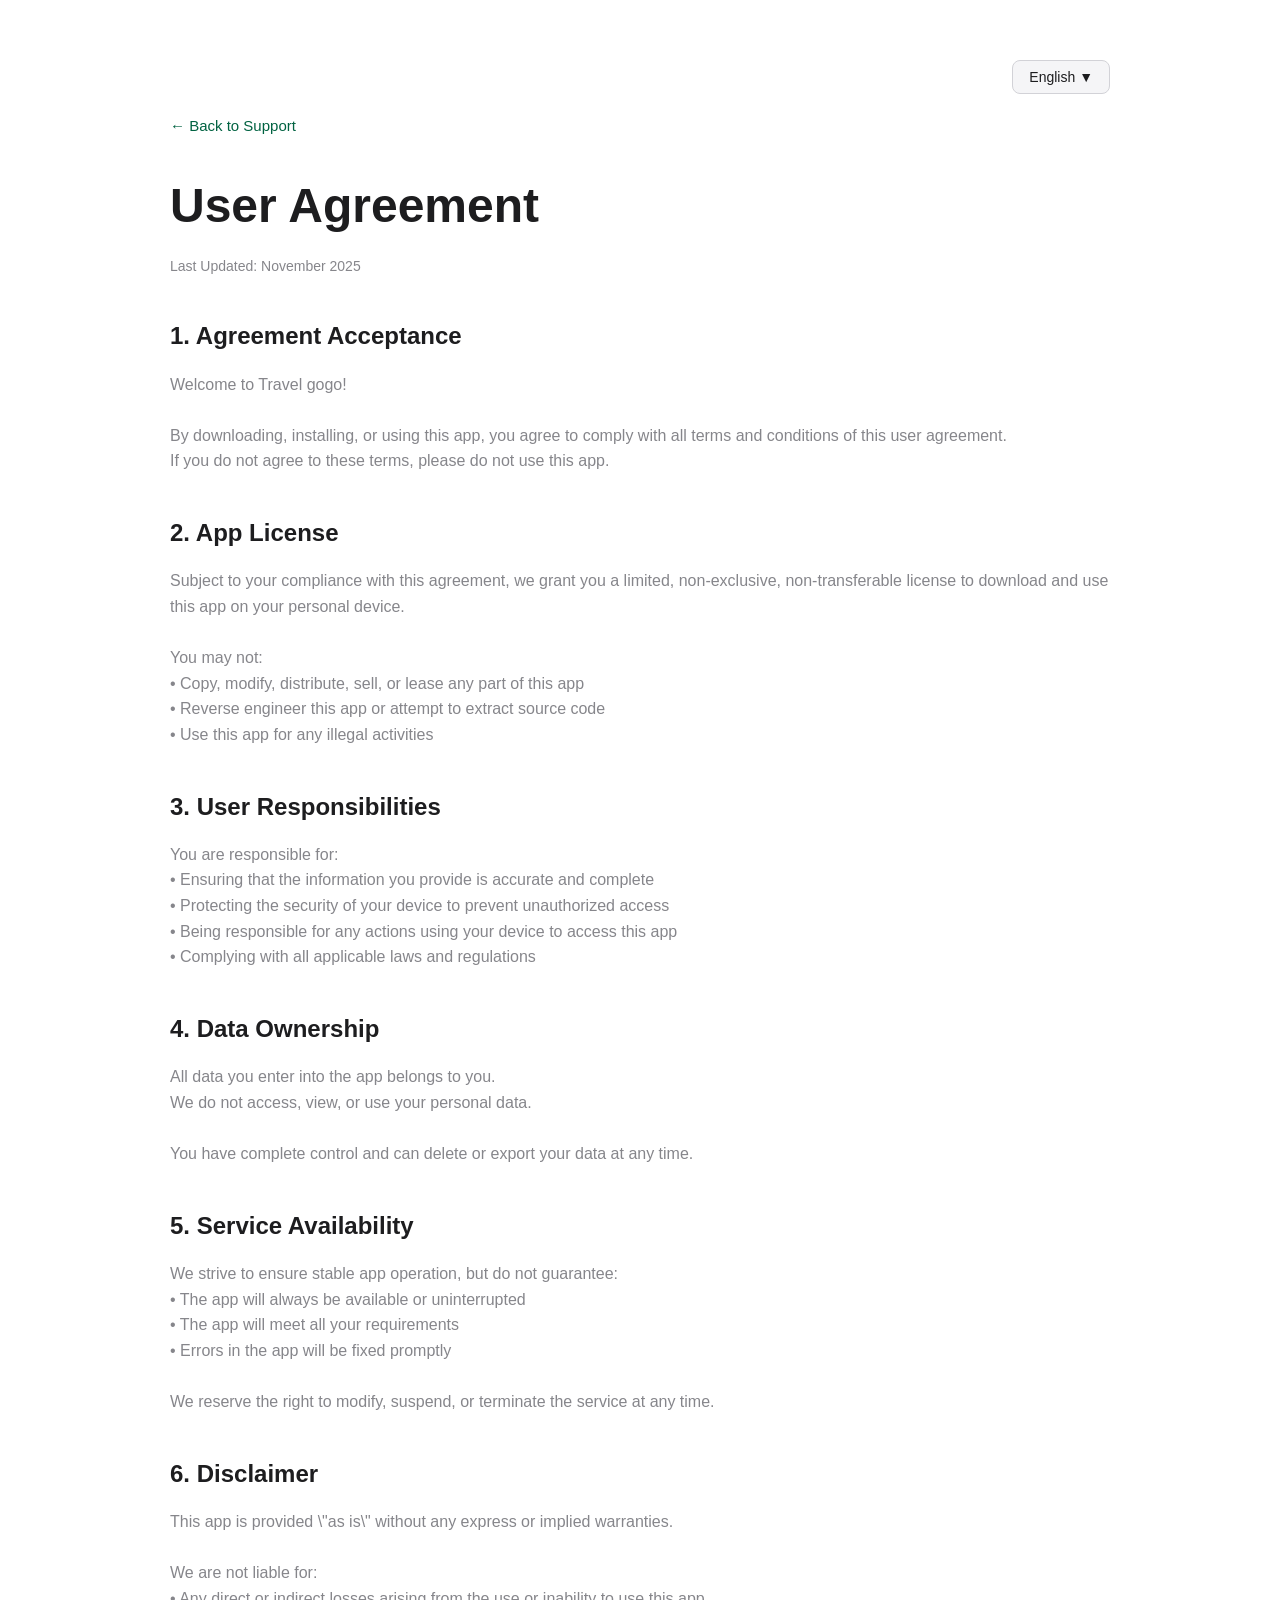
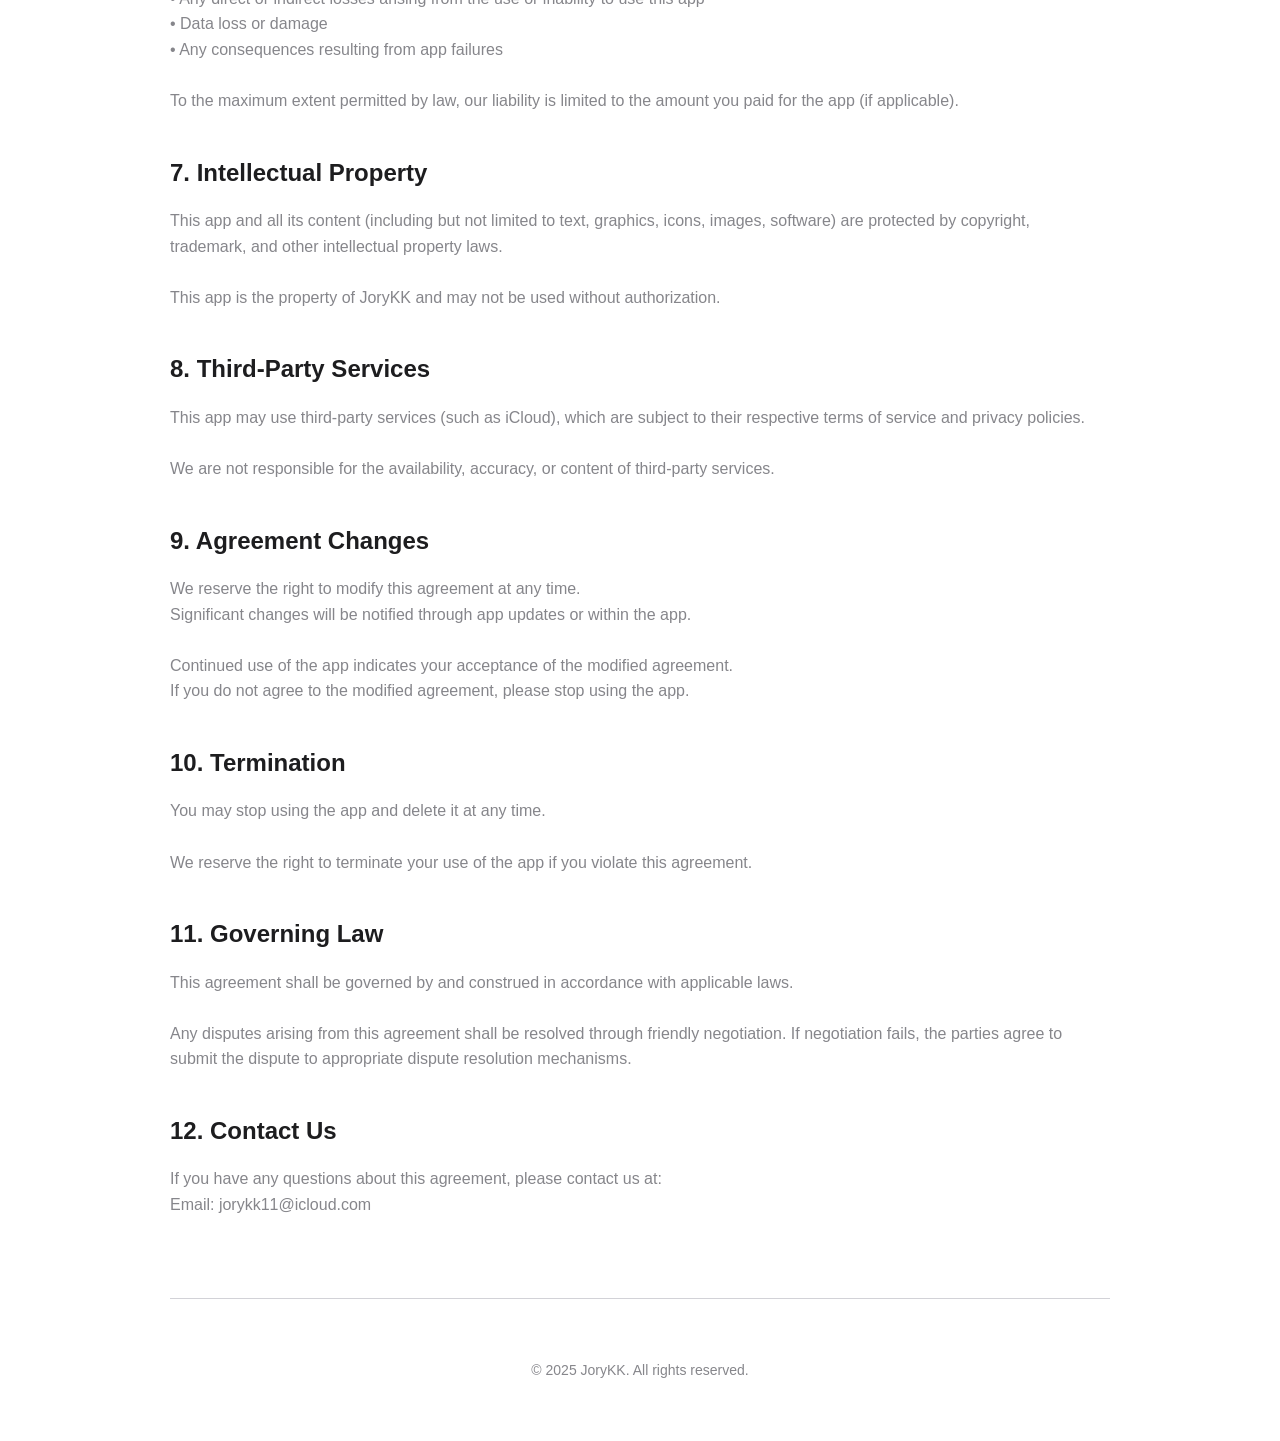
==== commit 6120a1b7: "Add files via upload" ====
--- a/agreement.html
+++ b/agreement.html
@@ -61,7 +61,6 @@
             border-radius: 8px;
             cursor: pointer;
             font-size: 14px;
-            margin-left: 8px;
             transition: all 0.2s ease;
         }
 
@@ -71,7 +70,109 @@
             border-color: var(--primary-color);
         }
 
-        .lang-switcher button.active {
+        /* 语言选择弹窗样式 */
+        .lang-modal {
+            display: none;
+            position: fixed;
+            top: 0;
+            left: 0;
+            width: 100%;
+            height: 100%;
+            background: rgba(0, 0, 0, 0.5);
+            z-index: 1000;
+            align-items: center;
+            justify-content: center;
+        }
+
+        .lang-modal.active {
+            display: flex;
+        }
+
+        .lang-modal-content {
+            background: var(--bg-color);
+            border-radius: 16px;
+            padding: 24px;
+            max-width: 400px;
+            width: 90%;
+            max-height: 80vh;
+            overflow-y: auto;
+            box-shadow: 0 8px 32px rgba(0, 0, 0, 0.2);
+            animation: modalFadeIn 0.3s ease;
+        }
+
+        @keyframes modalFadeIn {
+            from {
+                opacity: 0;
+                transform: scale(0.9);
+            }
+            to {
+                opacity: 1;
+                transform: scale(1);
+            }
+        }
+
+        .lang-modal-header {
+            display: flex;
+            justify-content: space-between;
+            align-items: center;
+            margin-bottom: 20px;
+            padding-bottom: 16px;
+            border-bottom: 1px solid var(--border-color);
+        }
+
+        .lang-modal-header h3 {
+            font-size: 20px;
+            font-weight: 600;
+            margin: 0;
+        }
+
+        .lang-modal-close {
+            background: none;
+            border: none;
+            font-size: 24px;
+            cursor: pointer;
+            color: var(--text-secondary);
+            padding: 0;
+            width: 32px;
+            height: 32px;
+            display: flex;
+            align-items: center;
+            justify-content: center;
+            border-radius: 8px;
+            transition: all 0.2s ease;
+        }
+
+        .lang-modal-close:hover {
+            background: var(--bg-secondary);
+            color: var(--text-primary);
+        }
+
+        .lang-options {
+            display: grid;
+            grid-template-columns: repeat(auto-fill, minmax(140px, 1fr));
+            gap: 8px;
+        }
+
+        .lang-option {
+            background: var(--bg-secondary);
+            border: 1px solid var(--border-color);
+            color: var(--text-primary);
+            padding: 12px 16px;
+            border-radius: 8px;
+            cursor: pointer;
+            font-size: 14px;
+            text-align: center;
+            transition: all 0.2s ease;
+        }
+
+        .lang-option:hover {
+            background: var(--primary-color);
+            color: white;
+            border-color: var(--primary-color);
+            transform: translateY(-2px);
+        }
+
+        .lang-option.active {
             background: var(--primary-color);
             color: white;
             border-color: var(--primary-color);
@@ -135,18 +236,44 @@
 <body>
     <div class="container">
         <div class="lang-switcher">
-            <button onclick="switchLang('en')" class="lang-btn active" data-lang="en">English</button>
-            <button onclick="switchLang('zh')" class="lang-btn" data-lang="zh">中文</button>
-            <button onclick="switchLang('ja')" class="lang-btn" data-lang="ja">日本語</button>
-            <button onclick="switchLang('ko')" class="lang-btn" data-lang="ko">한국어</button>
-            <button onclick="switchLang('es')" class="lang-btn" data-lang="es">Español</button>
-            <button onclick="switchLang('fr')" class="lang-btn" data-lang="fr">Français</button>
-            <button onclick="switchLang('de')" class="lang-btn" data-lang="de">Deutsch</button>
-            <button onclick="switchLang('ru')" class="lang-btn" data-lang="ru">Русский</button>
-            <button onclick="switchLang('pt')" class="lang-btn" data-lang="pt">Português</button>
-            <button onclick="switchLang('vi')" class="lang-btn" data-lang="vi">Tiếng Việt</button>
-            <button onclick="switchLang('th')" class="lang-btn" data-lang="th">ไทย</button>
-            <button onclick="switchLang('ar')" class="lang-btn" data-lang="ar">العربية</button>
+            <button onclick="openLangModal()" class="lang-btn" id="langToggleBtn">
+                <span id="currentLangText">English</span> ▼
+            </button>
+        </div>
+
+        <!-- 语言选择弹窗 -->
+        <div class="lang-modal" id="langModal" onclick="closeLangModalOnBackdrop(event)">
+            <div class="lang-modal-content" onclick="event.stopPropagation()">
+                <div class="lang-modal-header">
+                    <h3 data-lang="en">Select Language</h3>
+                    <h3 data-lang="zh">选择语言</h3>
+                    <h3 data-lang="ja">言語を選択</h3>
+                    <h3 data-lang="ko">언어 선택</h3>
+                    <h3 data-lang="es">Seleccionar idioma</h3>
+                    <h3 data-lang="fr">Sélectionner la langue</h3>
+                    <h3 data-lang="de">Sprache auswählen</h3>
+                    <h3 data-lang="ru">Выбрать язык</h3>
+                    <h3 data-lang="pt">Selecionar idioma</h3>
+                    <h3 data-lang="vi">Chọn ngôn ngữ</h3>
+                    <h3 data-lang="th">เลือกภาษา</h3>
+                    <h3 data-lang="ar">اختر اللغة</h3>
+                    <button class="lang-modal-close" onclick="closeLangModal()">×</button>
+                </div>
+                <div class="lang-options">
+                    <div class="lang-option" onclick="selectLang('en')" data-lang="en">English</div>
+                    <div class="lang-option" onclick="selectLang('zh')" data-lang="zh">中文</div>
+                    <div class="lang-option" onclick="selectLang('ja')" data-lang="ja">日本語</div>
+                    <div class="lang-option" onclick="selectLang('ko')" data-lang="ko">한국어</div>
+                    <div class="lang-option" onclick="selectLang('es')" data-lang="es">Español</div>
+                    <div class="lang-option" onclick="selectLang('fr')" data-lang="fr">Français</div>
+                    <div class="lang-option" onclick="selectLang('de')" data-lang="de">Deutsch</div>
+                    <div class="lang-option" onclick="selectLang('ru')" data-lang="ru">Русский</div>
+                    <div class="lang-option" onclick="selectLang('pt')" data-lang="pt">Português</div>
+                    <div class="lang-option" onclick="selectLang('vi')" data-lang="vi">Tiếng Việt</div>
+                    <div class="lang-option" onclick="selectLang('th')" data-lang="th">ไทย</div>
+                    <div class="lang-option" onclick="selectLang('ar')" data-lang="ar">العربية</div>
+                </div>
+            </div>
         </div>
 
         <div class="back-link">
@@ -1046,27 +1173,71 @@
             const savedLang = localStorage.getItem('preferredLang') || detectLanguage();
             // 先隐藏所有语言内容，然后显示选中的语言
             document.querySelectorAll('[data-lang]').forEach(el => {
-                if (el.classList.contains('lang-btn')) return;
+                if (el.classList.contains('lang-btn') || el.classList.contains('lang-option') || el.id === 'langToggleBtn' || el.id === 'currentLangText') return;
                 el.style.display = 'none';
             });
             switchLang(savedLang);
         }
 
+        const langNames = {
+            'en': 'English',
+            'zh': '中文',
+            'ja': '日本語',
+            'ko': '한국어',
+            'es': 'Español',
+            'fr': 'Français',
+            'de': 'Deutsch',
+            'ru': 'Русский',
+            'pt': 'Português',
+            'vi': 'Tiếng Việt',
+            'th': 'ไทย',
+            'ar': 'العربية'
+        };
+
+        function openLangModal() {
+            document.getElementById('langModal').classList.add('active');
+        }
+
+        function closeLangModal() {
+            document.getElementById('langModal').classList.remove('active');
+        }
+
+        function closeLangModalOnBackdrop(event) {
+            if (event.target.id === 'langModal') {
+                closeLangModal();
+            }
+        }
+
+        function selectLang(lang) {
+            switchLang(lang);
+            closeLangModal();
+        }
+
         function switchLang(lang) {
             document.documentElement.lang = lang === 'zh' ? 'zh-CN' : 'en';
             
-            document.querySelectorAll('.lang-btn').forEach(btn => {
-                btn.classList.remove('active');
+            // 更新语言按钮文本
+            const langBtn = document.getElementById('langToggleBtn');
+            if (langBtn) {
+                const currentLangText = document.getElementById('currentLangText');
+                if (currentLangText) {
+                    currentLangText.textContent = langNames[lang] || langNames['en'];
+                }
+            }
+            
+            // 更新弹窗中的选中状态
+            document.querySelectorAll('.lang-option').forEach(option => {
+                option.classList.remove('active');
             });
-            const activeBtn = document.querySelector(`.lang-btn[data-lang="${lang}"]`);
-            if (activeBtn) {
-                activeBtn.classList.add('active');
+            const activeOption = document.querySelector(`.lang-option[data-lang="${lang}"]`);
+            if (activeOption) {
+                activeOption.classList.add('active');
             }
             
             localStorage.setItem('preferredLang', lang);
             
             document.querySelectorAll('[data-lang]').forEach(el => {
-                if (el.classList.contains('lang-btn')) return;
+                if (el.classList.contains('lang-btn') || el.classList.contains('lang-option') || el.id === 'langToggleBtn' || el.id === 'currentLangText') return;
                 
                 const elementLang = el.getAttribute('data-lang');
                 if (elementLang === lang) {
